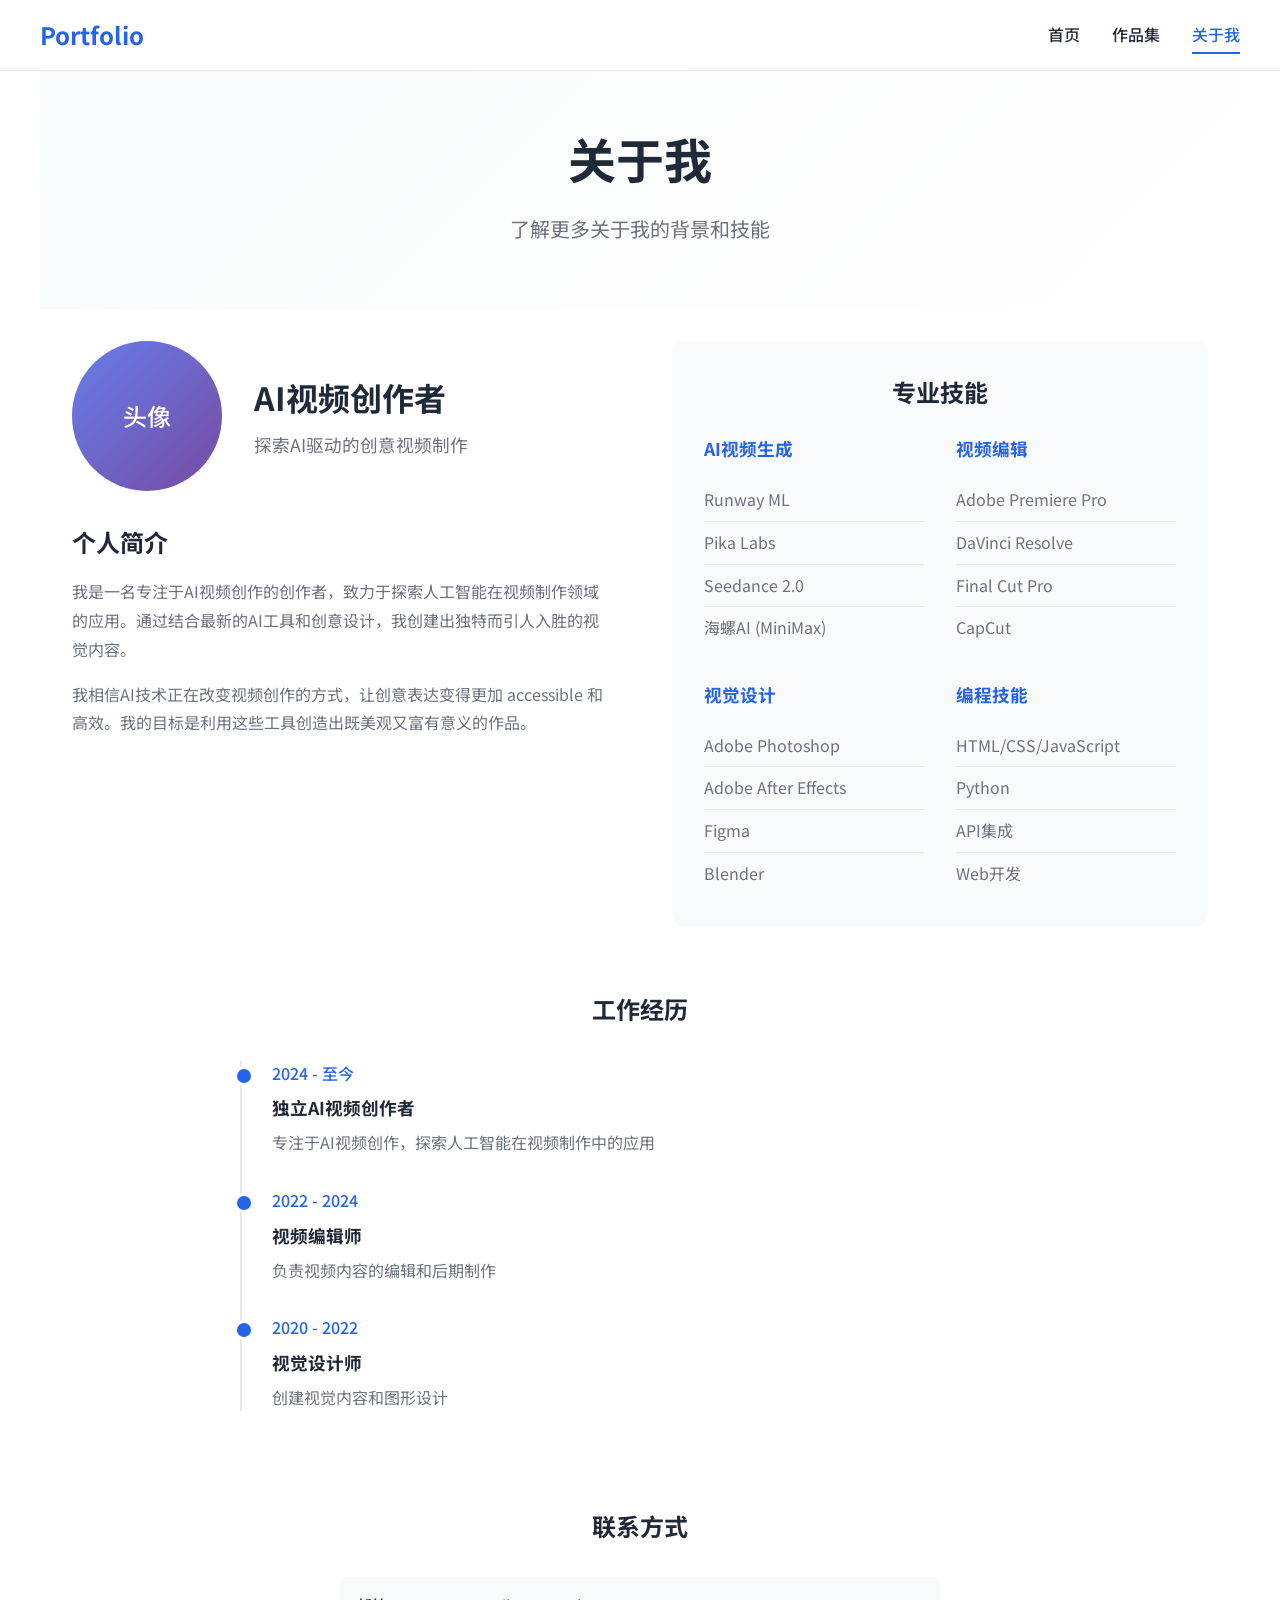
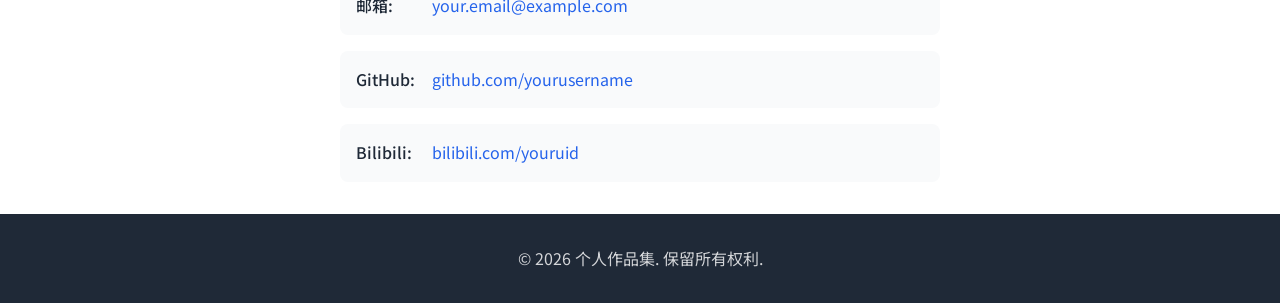
==== about.html @ e7dc5eed "初始化个人作品集网站" ====
<!DOCTYPE html>
<html lang="zh-CN">
<head>
    <meta charset="UTF-8">
    <meta name="viewport" content="width=device-width, initial-scale=1.0">
    <meta name="description" content="了解AI视频创作者的背景、技能和工作经历，探索AI在视频创作领域的应用。">
    <meta name="keywords" content="AI视频创作者, 个人简介, 技能, 视频制作, 创意设计">
    <meta name="author" content="AI视频创作者">
    <meta name="robots" content="index, follow">
    
    <!-- Open Graph / Facebook -->
    <meta property="og:type" content="website">
    <meta property="og:url" content="https://yourusername.github.io/about.html">
    <meta property="og:title" content="关于我 | AI视频创作者">
    <meta property="og:description" content="了解AI视频创作者的背景、技能和工作经历，探索AI在视频创作领域的应用。">
    <meta property="og:image" content="https://yourusername.github.io/images/about-og.jpg">
    
    <!-- Twitter -->
    <meta property="twitter:card" content="summary_large_image">
    <meta property="twitter:url" content="https://yourusername.github.io/about.html">
    <meta property="twitter:title" content="关于我 | AI视频创作者">
    <meta property="twitter:description" content="了解AI视频创作者的背景、技能和工作经历，探索AI在视频创作领域的应用。">
    <meta property="twitter:image" content="https://yourusername.github.io/images/about-og.jpg">
    
    <title>关于我 | 个人网站</title>
    <link rel="stylesheet" href="css/style.css">
    <link href="https://fonts.googleapis.com/css2?family=Noto+Sans+SC:wght@300;400;500;700&display=swap" rel="stylesheet">
</head>
<body>
    <nav class="navbar">
        <div class="nav-container">
            <a href="index.html" class="logo">Portfolio</a>
            <ul class="nav-menu">
                <li><a href="index.html" class="nav-link">首页</a></li>
                <li><a href="portfolio.html" class="nav-link">作品集</a></li>
                <li><a href="about.html" class="nav-link active">关于我</a></li>
            </ul>
            <div class="hamburger">
                <span></span>
                <span></span>
                <span></span>
            </div>
        </div>
    </nav>

    <main>
        <section class="page-header">
            <h1>关于我</h1>
            <p>了解更多关于我的背景和技能</p>
        </section>

        <section class="about-content">
            <div class="about-text">
                <div class="profile-section">
                    <div class="profile-image">
                        <div class="placeholder-avatar">头像</div>
                    </div>
                    <div class="profile-info">
                        <h2>AI视频创作者</h2>
                        <p class="tagline">探索AI驱动的创意视频制作</p>
                    </div>
                </div>
                
                <div class="bio">
                    <h3>个人简介</h3>
                    <p>我是一名专注于AI视频创作的创作者，致力于探索人工智能在视频制作领域的应用。通过结合最新的AI工具和创意设计，我创建出独特而引人入胜的视觉内容。</p>
                    <p>我相信AI技术正在改变视频创作的方式，让创意表达变得更加 accessible 和高效。我的目标是利用这些工具创造出既美观又富有意义的作品。</p>
                </div>
            </div>

            <div class="skills-section">
                <h3>专业技能</h3>
                <div class="skills-container">
                    <div class="skill-category">
                        <h4>AI视频生成</h4>
                        <ul class="skill-list">
                            <li>Runway ML</li>
                            <li>Pika Labs</li>
                            <li>Seedance 2.0</li>
                            <li>海螺AI (MiniMax)</li>
                        </ul>
                    </div>
                    
                    <div class="skill-category">
                        <h4>视频编辑</h4>
                        <ul class="skill-list">
                            <li>Adobe Premiere Pro</li>
                            <li>DaVinci Resolve</li>
                            <li>Final Cut Pro</li>
                            <li>CapCut</li>
                        </ul>
                    </div>
                    
                    <div class="skill-category">
                        <h4>视觉设计</h4>
                        <ul class="skill-list">
                            <li>Adobe Photoshop</li>
                            <li>Adobe After Effects</li>
                            <li>Figma</li>
                            <li>Blender</li>
                        </ul>
                    </div>
                    
                    <div class="skill-category">
                        <h4>编程技能</h4>
                        <ul class="skill-list">
                            <li>HTML/CSS/JavaScript</li>
                            <li>Python</li>
                            <li>API集成</li>
                            <li>Web开发</li>
                        </ul>
                    </div>
                </div>
            </div>
        </section>

        <section class="experience">
            <h3>工作经历</h3>
            <div class="timeline">
                <div class="timeline-item">
                    <div class="timeline-date">2024 - 至今</div>
                    <div class="timeline-content">
                        <h4>独立AI视频创作者</h4>
                        <p>专注于AI视频创作，探索人工智能在视频制作中的应用</p>
                    </div>
                </div>
                
                <div class="timeline-item">
                    <div class="timeline-date">2022 - 2024</div>
                    <div class="timeline-content">
                        <h4>视频编辑师</h4>
                        <p>负责视频内容的编辑和后期制作</p>
                    </div>
                </div>
                
                <div class="timeline-item">
                    <div class="timeline-date">2020 - 2022</div>
                    <div class="timeline-content">
                        <h4>视觉设计师</h4>
                        <p>创建视觉内容和图形设计</p>
                    </div>
                </div>
            </div>
        </section>

        <section class="contact">
            <h3>联系方式</h3>
            <div class="contact-info">
                <div class="contact-item">
                    <span class="contact-label">邮箱:</span>
                    <a href="mailto:your.email@example.com">your.email@example.com</a>
                </div>
                <div class="contact-item">
                    <span class="contact-label">GitHub:</span>
                    <a href="https://github.com/yourusername" target="_blank">github.com/yourusername</a>
                </div>
                <div class="contact-item">
                    <span class="contact-label">Bilibili:</span>
                    <a href="https://space.bilibili.com/youruid" target="_blank">bilibili.com/youruid</a>
                </div>
            </div>
        </section>
    </main>

    <footer>
        <div class="footer-content">
            <p>&copy; 2026 个人作品集. 保留所有权利.</p>
        </div>
    </footer>

    <script src="js/main.js"></script>
</body>
</html>
---- css/style.css ----
* {
    margin: 0;
    padding: 0;
    box-sizing: border-box;
}

:root {
    --primary-color: #2563eb;
    --secondary-color: #1e40af;
    --text-color: #1f2937;
    --text-light: #6b7280;
    --bg-color: #ffffff;
    --bg-light: #f9fafb;
    --border-color: #e5e7eb;
    --shadow: 0 4px 6px -1px rgba(0, 0, 0, 0.1), 0 2px 4px -1px rgba(0, 0, 0, 0.06);
    --shadow-lg: 0 10px 15px -3px rgba(0, 0, 0, 0.1), 0 4px 6px -2px rgba(0, 0, 0, 0.05);
}

body {
    font-family: 'Noto Sans SC', -apple-system, BlinkMacSystemFont, 'Segoe UI', Roboto, sans-serif;
    line-height: 1.6;
    color: var(--text-color);
    background-color: var(--bg-color);
}

/* 导航栏样式 */
.navbar {
    position: fixed;
    top: 0;
    left: 0;
    right: 0;
    background: rgba(255, 255, 255, 0.95);
    backdrop-filter: blur(10px);
    border-bottom: 1px solid var(--border-color);
    z-index: 1000;
    padding: 0 2rem;
}

.nav-container {
    max-width: 1200px;
    margin: 0 auto;
    display: flex;
    justify-content: space-between;
    align-items: center;
    height: 70px;
}

.logo {
    font-size: 1.5rem;
    font-weight: 700;
    color: var(--primary-color);
    text-decoration: none;
}

.nav-menu {
    display: flex;
    list-style: none;
    gap: 2rem;
}

.nav-link {
    text-decoration: none;
    color: var(--text-color);
    font-weight: 500;
    transition: color 0.3s ease;
    padding: 0.5rem 0;
    position: relative;
}

.nav-link:hover,
.nav-link.active {
    color: var(--primary-color);
}

.nav-link.active::after {
    content: '';
    position: absolute;
    bottom: 0;
    left: 0;
    right: 0;
    height: 2px;
    background: var(--primary-color);
}

.hamburger {
    display: none;
    flex-direction: column;
    cursor: pointer;
    gap: 5px;
}

.hamburger span {
    width: 25px;
    height: 3px;
    background: var(--text-color);
    border-radius: 2px;
    transition: all 0.3s ease;
}

/* 英雄区域样式 */
.hero {
    min-height: 100vh;
    display: flex;
    align-items: center;
    padding: 100px 2rem 2rem;
    max-width: 1200px;
    margin: 0 auto;
    gap: 4rem;
}

.hero-content {
    flex: 1;
}

.hero h1 {
    font-size: 3.5rem;
    font-weight: 700;
    margin-bottom: 1rem;
    line-height: 1.2;
}

.hero p {
    font-size: 1.25rem;
    color: var(--text-light);
    margin-bottom: 2rem;
}

.cta-button {
    display: inline-block;
    background: var(--primary-color);
    color: white;
    padding: 1rem 2rem;
    text-decoration: none;
    border-radius: 8px;
    font-weight: 500;
    transition: all 0.3s ease;
}

.cta-button:hover {
    background: var(--secondary-color);
    transform: translateY(-2px);
    box-shadow: var(--shadow-lg);
}

.hero-visual {
    flex: 1;
    display: flex;
    justify-content: center;
    align-items: center;
}

.video-placeholder {
    width: 100%;
    max-width: 500px;
    aspect-ratio: 16/9;
    background: linear-gradient(135deg, var(--bg-light), var(--border-color));
    border-radius: 16px;
    display: flex;
    align-items: center;
    justify-content: center;
    box-shadow: var(--shadow-lg);
}

.play-button {
    width: 80px;
    height: 80px;
    background: var(--primary-color);
    border-radius: 50%;
    display: flex;
    align-items: center;
    justify-content: center;
    color: white;
    font-size: 2rem;
    cursor: pointer;
    transition: all 0.3s ease;
}

.play-button:hover {
    transform: scale(1.1);
    box-shadow: 0 0 0 10px rgba(37, 99, 235, 0.2);
}

/* 通用区块样式 */
section {
    padding: 5rem 2rem;
    max-width: 1200px;
    margin: 0 auto;
}

section h2 {
    font-size: 2.5rem;
    font-weight: 700;
    text-align: center;
    margin-bottom: 3rem;
    color: var(--text-color);
}

/* 精选作品网格 */
.works-grid {
    display: grid;
    grid-template-columns: repeat(auto-fit, minmax(300px, 1fr));
    gap: 2rem;
}

.work-card {
    background: white;
    border-radius: 12px;
    overflow: hidden;
    box-shadow: var(--shadow);
    transition: all 0.3s ease;
}

.work-card:hover {
    transform: translateY(-5px);
    box-shadow: var(--shadow-lg);
}

.work-thumbnail {
    aspect-ratio: 16/9;
    overflow: hidden;
}

.placeholder-image {
    width: 100%;
    height: 100%;
    background: linear-gradient(135deg, #667eea 0%, #764ba2 100%);
    display: flex;
    align-items: center;
    justify-content: center;
    color: white;
    font-weight: 500;
    font-size: 1.25rem;
}

.work-card h3 {
    padding: 1.5rem 1.5rem 0.5rem;
    font-size: 1.25rem;
}

.work-card p {
    padding: 0 1.5rem 1.5rem;
    color: var(--text-light);
}

/* 技能网格 */
.skills-grid {
    display: grid;
    grid-template-columns: repeat(auto-fit, minmax(250px, 1fr));
    gap: 2rem;
}

.skill-item {
    text-align: center;
    padding: 2rem;
    background: var(--bg-light);
    border-radius: 12px;
    transition: all 0.3s ease;
}

.skill-item:hover {
    transform: translateY(-3px);
    box-shadow: var(--shadow);
}

.skill-icon {
    font-size: 3rem;
    margin-bottom: 1rem;
}

.skill-item h3 {
    margin-bottom: 0.5rem;
    font-size: 1.25rem;
}

.skill-item p {
    color: var(--text-light);
}

/* 页面头部 */
.page-header {
    text-align: center;
    padding: 120px 2rem 4rem;
    background: linear-gradient(135deg, var(--bg-light), white);
}

.page-header h1 {
    font-size: 3rem;
    margin-bottom: 1rem;
}

.page-header p {
    font-size: 1.25rem;
    color: var(--text-light);
}

/* 作品集筛选 */
.portfolio-filters {
    display: flex;
    justify-content: center;
    gap: 1rem;
    padding: 2rem;
    flex-wrap: wrap;
}

.filter-btn {
    padding: 0.75rem 1.5rem;
    border: 2px solid var(--border-color);
    background: white;
    border-radius: 8px;
    cursor: pointer;
    font-weight: 500;
    transition: all 0.3s ease;
}

.filter-btn:hover,
.filter-btn.active {
    border-color: var(--primary-color);
    color: var(--primary-color);
    background: rgba(37, 99, 235, 0.05);
}

/* 作品集网格 */
.portfolio-grid {
    display: grid;
    grid-template-columns: repeat(auto-fit, minmax(350px, 1fr));
    gap: 2rem;
    padding: 2rem;
}

.portfolio-item {
    background: white;
    border-radius: 12px;
    overflow: hidden;
    box-shadow: var(--shadow);
    transition: all 0.3s ease;
}

.portfolio-item:hover {
    transform: translateY(-5px);
    box-shadow: var(--shadow-lg);
}

.portfolio-thumbnail {
    position: relative;
    aspect-ratio: 16/9;
    overflow: hidden;
}

.overlay {
    position: absolute;
    top: 0;
    left: 0;
    right: 0;
    bottom: 0;
    background: rgba(0, 0, 0, 0.7);
    display: flex;
    align-items: center;
    justify-content: center;
    opacity: 0;
    transition: opacity 0.3s ease;
}

.portfolio-item:hover .overlay {
    opacity: 1;
}

.view-btn {
    padding: 0.75rem 1.5rem;
    background: white;
    border: none;
    border-radius: 8px;
    cursor: pointer;
    font-weight: 500;
    transition: all 0.3s ease;
}

.view-btn:hover {
    background: var(--primary-color);
    color: white;
}

.portfolio-info {
    padding: 1.5rem;
}

.portfolio-info h3 {
    margin-bottom: 0.5rem;
    font-size: 1.25rem;
}

.portfolio-info p {
    color: var(--text-light);
}

/* AI视频生成器样式 */
.ai-video-generator {
    background: var(--bg-light);
    border-radius: 16px;
    padding: 3rem;
    margin: 2rem;
}

.generator-container {
    display: grid;
    grid-template-columns: 1fr 1fr;
    gap: 2rem;
    margin-top: 2rem;
}

.generator-input {
    display: flex;
    flex-direction: column;
    gap: 1rem;
}

#video-prompt {
    width: 100%;
    height: 150px;
    padding: 1rem;
    border: 2px solid var(--border-color);
    border-radius: 8px;
    font-family: inherit;
    font-size: 1rem;
    resize: vertical;
}

#video-prompt:focus {
    outline: none;
    border-color: var(--primary-color);
}

.generator-options {
    display: flex;
    gap: 1rem;
    flex-wrap: wrap;
}

.generator-options select {
    flex: 1;
    min-width: 120px;
    padding: 0.75rem;
    border: 2px solid var(--border-color);
    border-radius: 8px;
    font-family: inherit;
    font-size: 1rem;
    background: white;
    cursor: pointer;
}

.generate-button {
    flex: 1;
    min-width: 150px;
    padding: 0.75rem 1.5rem;
    background: var(--primary-color);
    color: white;
    border: none;
    border-radius: 8px;
    font-weight: 500;
    cursor: pointer;
    transition: all 0.3s ease;
}

.generate-button:hover {
    background: var(--secondary-color);
}

.generate-button:disabled {
    background: var(--text-light);
    cursor: not-allowed;
}

.generator-output {
    display: flex;
    flex-direction: column;
    gap: 1rem;
}

.video-preview {
    aspect-ratio: 16/9;
    background: white;
    border-radius: 8px;
    display: flex;
    align-items: center;
    justify-content: center;
    border: 2px dashed var(--border-color);
    color: var(--text-light);
}

.generation-status {
    display: none;
}

.progress-bar {
    height: 8px;
    background: var(--border-color);
    border-radius: 4px;
    overflow: hidden;
    margin-bottom: 0.5rem;
}

.progress-fill {
    height: 100%;
    background: var(--primary-color);
    width: 0%;
    transition: width 0.3s ease;
}

.status-text {
    text-align: center;
    color: var(--text-light);
    font-size: 0.875rem;
}

/* 关于页面样式 */
.about-content {
    display: grid;
    grid-template-columns: 1fr 1fr;
    gap: 4rem;
    padding: 2rem;
}

.profile-section {
    display: flex;
    align-items: center;
    gap: 2rem;
    margin-bottom: 2rem;
}

.placeholder-avatar {
    width: 150px;
    height: 150px;
    background: linear-gradient(135deg, #667eea 0%, #764ba2 100%);
    border-radius: 50%;
    display: flex;
    align-items: center;
    justify-content: center;
    color: white;
    font-weight: 500;
    font-size: 1.5rem;
}

.profile-info h2 {
    font-size: 2rem;
    margin-bottom: 0.5rem;
    text-align: left;
}

.tagline {
    color: var(--text-light);
    font-size: 1.1rem;
}

.bio h3 {
    font-size: 1.5rem;
    margin-bottom: 1rem;
    color: var(--text-color);
}

.bio p {
    margin-bottom: 1rem;
    color: var(--text-light);
    line-height: 1.8;
}

/* 技能部分样式 */
.skills-section {
    background: var(--bg-light);
    padding: 2rem;
    border-radius: 12px;
}

.skills-section h3 {
    font-size: 1.5rem;
    margin-bottom: 1.5rem;
    text-align: center;
}

.skills-container {
    display: grid;
    grid-template-columns: repeat(2, 1fr);
    gap: 2rem;
}

.skill-category h4 {
    font-size: 1.1rem;
    margin-bottom: 1rem;
    color: var(--primary-color);
}

.skill-list {
    list-style: none;
}

.skill-list li {
    padding: 0.5rem 0;
    border-bottom: 1px solid var(--border-color);
    color: var(--text-light);
}

.skill-list li:last-child {
    border-bottom: none;
}

/* 时间线样式 */
.experience {
    padding: 2rem;
}

.experience h3 {
    font-size: 1.5rem;
    margin-bottom: 2rem;
    text-align: center;
}

.timeline {
    position: relative;
    max-width: 800px;
    margin: 0 auto;
}

.timeline::before {
    content: '';
    position: absolute;
    left: 0;
    top: 0;
    bottom: 0;
    width: 2px;
    background: var(--border-color);
}

.timeline-item {
    position: relative;
    padding-left: 2rem;
    margin-bottom: 2rem;
}

.timeline-item::before {
    content: '';
    position: absolute;
    left: -6px;
    top: 5px;
    width: 14px;
    height: 14px;
    background: var(--primary-color);
    border-radius: 50%;
    border: 3px solid white;
}

.timeline-date {
    font-weight: 500;
    color: var(--primary-color);
    margin-bottom: 0.5rem;
}

.timeline-content h4 {
    font-size: 1.1rem;
    margin-bottom: 0.5rem;
}

.timeline-content p {
    color: var(--text-light);
}

/* 联系方式样式 */
.contact {
    padding: 2rem;
}

.contact h3 {
    font-size: 1.5rem;
    margin-bottom: 2rem;
    text-align: center;
}

.contact-info {
    max-width: 600px;
    margin: 0 auto;
    display: flex;
    flex-direction: column;
    gap: 1rem;
}

.contact-item {
    display: flex;
    align-items: center;
    gap: 1rem;
    padding: 1rem;
    background: var(--bg-light);
    border-radius: 8px;
}

.contact-label {
    font-weight: 500;
    min-width: 60px;
}

.contact-item a {
    color: var(--primary-color);
    text-decoration: none;
}

.contact-item a:hover {
    text-decoration: underline;
}

/* 页脚样式 */
footer {
    background: var(--text-color);
    color: white;
    padding: 2rem;
    text-align: center;
    margin-top: auto;
}

.footer-content p {
    opacity: 0.8;
}

/* 响应式设计 */
@media (max-width: 768px) {
    .nav-menu {
        position: fixed;
        top: 70px;
        left: 0;
        right: 0;
        background: white;
        flex-direction: column;
        padding: 2rem;
        gap: 1rem;
        border-bottom: 1px solid var(--border-color);
        transform: translateY(-100%);
        opacity: 0;
        visibility: hidden;
        transition: all 0.3s ease;
    }

    .nav-menu.active {
        transform: translateY(0);
        opacity: 1;
        visibility: visible;
    }

    .hamburger {
        display: flex;
    }

    .hero {
        flex-direction: column;
        text-align: center;
        padding-top: 120px;
    }

    .hero h1 {
        font-size: 2.5rem;
    }

    .generator-container {
        grid-template-columns: 1fr;
    }

    .about-content {
        grid-template-columns: 1fr;
        gap: 2rem;
    }

    .skills-container {
        grid-template-columns: 1fr;
    }

    .portfolio-grid {
        grid-template-columns: 1fr;
    }
}

@media (max-width: 480px) {
    .hero h1 {
        font-size: 2rem;
    }

    section h2 {
        font-size: 2rem;
    }

    .page-header h1 {
        font-size: 2.5rem;
    }
}
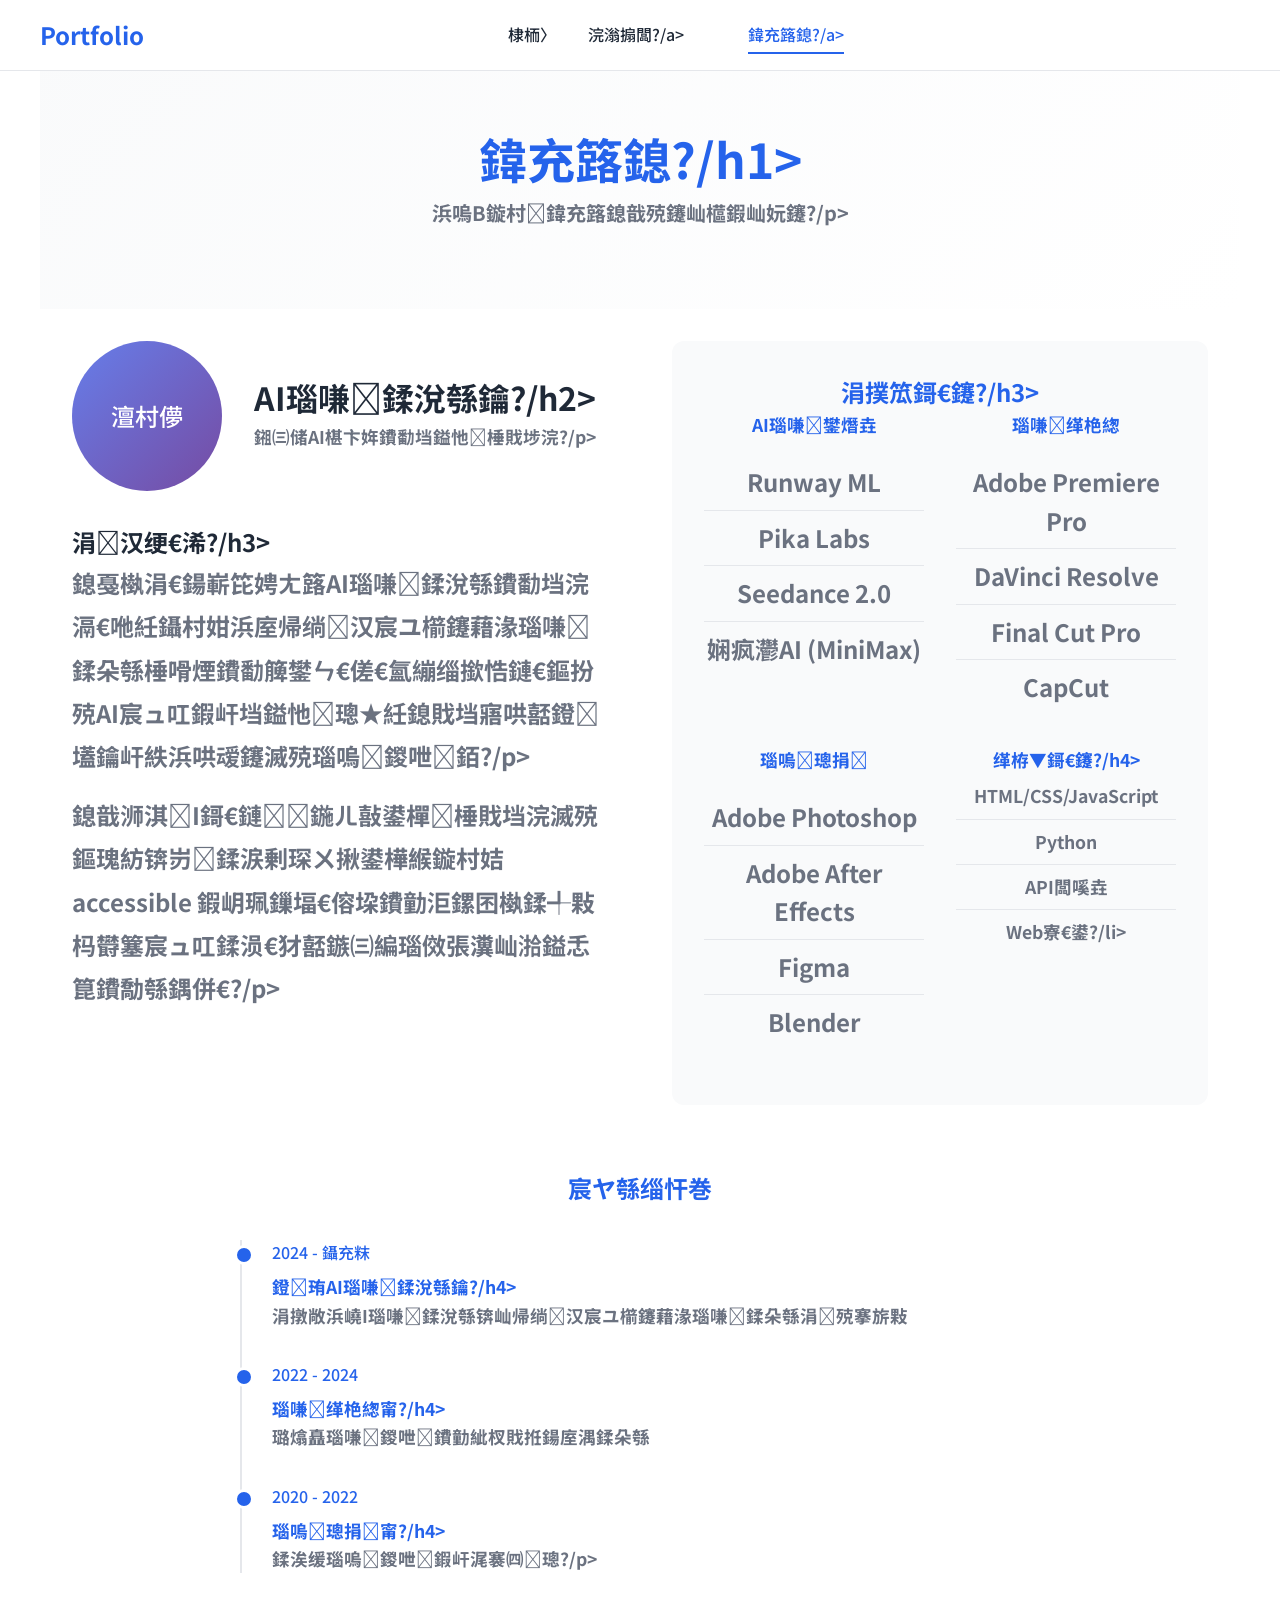
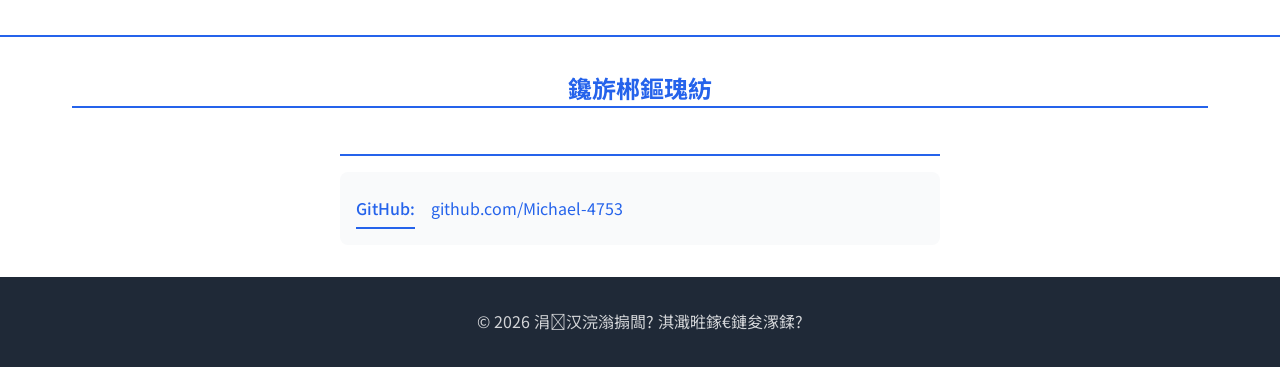
==== commit 3e38ba81: "Upload portfolio website files" ====
--- a/about.html
+++ b/about.html
@@ -3,26 +3,26 @@
 <head>
     <meta charset="UTF-8">
     <meta name="viewport" content="width=device-width, initial-scale=1.0">
-    <meta name="description" content="了解AI视频创作者的背景、技能和工作经历，探索AI在视频创作领域的应用。">
-    <meta name="keywords" content="AI视频创作者, 个人简介, 技能, 视频制作, 创意设计">
-    <meta name="author" content="AI视频创作者">
+    <meta name="description" content="浜嗚ВAI瑙嗛鍒涗綔鑰呯殑鑳屾櫙銆佹妧鑳藉拰宸ヤ綔缁忓巻锛屾帰绱I鍦ㄨ棰戝垱浣滈鍩熺殑搴旂敤銆?>
+    <meta name="keywords" content="AI瑙嗛鍒涗綔鑰? 涓汉绠€浠? 鎶€鑳? 瑙嗛鍒朵綔, 鍒涙剰璁捐">
+    <meta name="author" content="AI瑙嗛鍒涗綔鑰?>
     <meta name="robots" content="index, follow">
     
     <!-- Open Graph / Facebook -->
     <meta property="og:type" content="website">
-    <meta property="og:url" content="https://yourusername.github.io/about.html">
-    <meta property="og:title" content="关于我 | AI视频创作者">
-    <meta property="og:description" content="了解AI视频创作者的背景、技能和工作经历，探索AI在视频创作领域的应用。">
-    <meta property="og:image" content="https://yourusername.github.io/images/about-og.jpg">
+    <meta property="og:url" content="https://michael-4753.github.io/portfolio/about.html">
+    <meta property="og:title" content="鍏充簬鎴?| AI瑙嗛鍒涗綔鑰?>
+    <meta property="og:description" content="浜嗚ВAI瑙嗛鍒涗綔鑰呯殑鑳屾櫙銆佹妧鑳藉拰宸ヤ綔缁忓巻锛屾帰绱I鍦ㄨ棰戝垱浣滈鍩熺殑搴旂敤銆?>
+    <meta property="og:image" content="https://michael-4753.github.io/portfolio/images/about-og.jpg">
     
     <!-- Twitter -->
     <meta property="twitter:card" content="summary_large_image">
-    <meta property="twitter:url" content="https://yourusername.github.io/about.html">
-    <meta property="twitter:title" content="关于我 | AI视频创作者">
-    <meta property="twitter:description" content="了解AI视频创作者的背景、技能和工作经历，探索AI在视频创作领域的应用。">
-    <meta property="twitter:image" content="https://yourusername.github.io/images/about-og.jpg">
+    <meta property="twitter:url" content="https://michael-4753.github.io/portfolio/about.html">
+    <meta property="twitter:title" content="鍏充簬鎴?| AI瑙嗛鍒涗綔鑰?>
+    <meta property="twitter:description" content="浜嗚ВAI瑙嗛鍒涗綔鑰呯殑鑳屾櫙銆佹妧鑳藉拰宸ヤ綔缁忓巻锛屾帰绱I鍦ㄨ棰戝垱浣滈鍩熺殑搴旂敤銆?>
+    <meta property="twitter:image" content="https://michael-4753.github.io/portfolio/images/about-og.jpg">
     
-    <title>关于我 | 个人网站</title>
+    <title>鍏充簬鎴?| 涓汉缃戠珯</title>
     <link rel="stylesheet" href="css/style.css">
     <link href="https://fonts.googleapis.com/css2?family=Noto+Sans+SC:wght@300;400;500;700&display=swap" rel="stylesheet">
 </head>
@@ -31,9 +31,9 @@
         <div class="nav-container">
             <a href="index.html" class="logo">Portfolio</a>
             <ul class="nav-menu">
-                <li><a href="index.html" class="nav-link">首页</a></li>
-                <li><a href="portfolio.html" class="nav-link">作品集</a></li>
-                <li><a href="about.html" class="nav-link active">关于我</a></li>
+                <li><a href="index.html" class="nav-link">棣栭〉</a></li>
+                <li><a href="portfolio.html" class="nav-link">浣滃搧闆?/a></li>
+                <li><a href="about.html" class="nav-link active">鍏充簬鎴?/a></li>
             </ul>
             <div class="hamburger">
                 <span></span>
@@ -45,44 +45,44 @@
 
     <main>
         <section class="page-header">
-            <h1>关于我</h1>
-            <p>了解更多关于我的背景和技能</p>
+            <h1>鍏充簬鎴?/h1>
+            <p>浜嗚В鏇村鍏充簬鎴戠殑鑳屾櫙鍜屾妧鑳?/p>
         </section>
 
         <section class="about-content">
             <div class="about-text">
                 <div class="profile-section">
                     <div class="profile-image">
-                        <div class="placeholder-avatar">头像</div>
+                        <div class="placeholder-avatar">澶村儚</div>
                     </div>
                     <div class="profile-info">
-                        <h2>AI视频创作者</h2>
-                        <p class="tagline">探索AI驱动的创意视频制作</p>
+                        <h2>AI瑙嗛鍒涗綔鑰?/h2>
+                        <p class="tagline">鎺㈢储AI椹卞姩鐨勫垱鎰忚棰戝埗浣?/p>
                     </div>
                 </div>
                 
                 <div class="bio">
-                    <h3>个人简介</h3>
-                    <p>我是一名专注于AI视频创作的创作者，致力于探索人工智能在视频制作领域的应用。通过结合最新的AI工具和创意设计，我创建出独特而引人入胜的视觉内容。</p>
-                    <p>我相信AI技术正在改变视频创作的方式，让创意表达变得更加 accessible 和高效。我的目标是利用这些工具创造出既美观又富有意义的作品。</p>
+                    <h3>涓汉绠€浠?/h3>
+                    <p>鎴戞槸涓€鍚嶄笓娉ㄤ簬AI瑙嗛鍒涗綔鐨勫垱浣滆€咃紝鑷村姏浜庢帰绱汉宸ユ櫤鑳藉湪瑙嗛鍒朵綔棰嗗煙鐨勫簲鐢ㄣ€傞€氳繃缁撳悎鏈€鏂扮殑AI宸ュ叿鍜屽垱鎰忚璁★紝鎴戝垱寤哄嚭鐙壒鑰屽紩浜哄叆鑳滅殑瑙嗚鍐呭銆?/p>
+                    <p>鎴戠浉淇I鎶€鏈鍦ㄦ敼鍙樿棰戝垱浣滅殑鏂瑰紡锛岃鍒涙剰琛ㄨ揪鍙樺緱鏇村姞 accessible 鍜岄珮鏁堛€傛垜鐨勭洰鏍囨槸鍒╃敤杩欎簺宸ュ叿鍒涢€犲嚭鏃㈢編瑙傚張瀵屾湁鎰忎箟鐨勪綔鍝併€?/p>
                 </div>
             </div>
 
             <div class="skills-section">
-                <h3>专业技能</h3>
+                <h3>涓撲笟鎶€鑳?/h3>
                 <div class="skills-container">
                     <div class="skill-category">
-                        <h4>AI视频生成</h4>
+                        <h4>AI瑙嗛鐢熸垚</h4>
                         <ul class="skill-list">
                             <li>Runway ML</li>
                             <li>Pika Labs</li>
                             <li>Seedance 2.0</li>
-                            <li>海螺AI (MiniMax)</li>
+                            <li>娴疯灪AI (MiniMax)</li>
                         </ul>
                     </div>
                     
                     <div class="skill-category">
-                        <h4>视频编辑</h4>
+                        <h4>瑙嗛缂栬緫</h4>
                         <ul class="skill-list">
                             <li>Adobe Premiere Pro</li>
                             <li>DaVinci Resolve</li>
@@ -92,7 +92,7 @@
                     </div>
                     
                     <div class="skill-category">
-                        <h4>视觉设计</h4>
+                        <h4>瑙嗚璁捐</h4>
                         <ul class="skill-list">
                             <li>Adobe Photoshop</li>
                             <li>Adobe After Effects</li>
@@ -102,12 +102,12 @@
                     </div>
                     
                     <div class="skill-category">
-                        <h4>编程技能</h4>
+                        <h4>缂栫▼鎶€鑳?/h4>
                         <ul class="skill-list">
                             <li>HTML/CSS/JavaScript</li>
                             <li>Python</li>
-                            <li>API集成</li>
-                            <li>Web开发</li>
+                            <li>API闆嗘垚</li>
+                            <li>Web寮€鍙?/li>
                         </ul>
                     </div>
                 </div>
@@ -115,48 +115,40 @@
         </section>
 
         <section class="experience">
-            <h3>工作经历</h3>
+            <h3>宸ヤ綔缁忓巻</h3>
             <div class="timeline">
                 <div class="timeline-item">
-                    <div class="timeline-date">2024 - 至今</div>
+                    <div class="timeline-date">2024 - 鑷充粖</div>
                     <div class="timeline-content">
-                        <h4>独立AI视频创作者</h4>
-                        <p>专注于AI视频创作，探索人工智能在视频制作中的应用</p>
+                        <h4>鐙珛AI瑙嗛鍒涗綔鑰?/h4>
+                        <p>涓撴敞浜嶢I瑙嗛鍒涗綔锛屾帰绱汉宸ユ櫤鑳藉湪瑙嗛鍒朵綔涓殑搴旂敤</p>
                     </div>
                 </div>
                 
                 <div class="timeline-item">
                     <div class="timeline-date">2022 - 2024</div>
                     <div class="timeline-content">
-                        <h4>视频编辑师</h4>
-                        <p>负责视频内容的编辑和后期制作</p>
+                        <h4>瑙嗛缂栬緫甯?/h4>
+                        <p>璐熻矗瑙嗛鍐呭鐨勭紪杈戝拰鍚庢湡鍒朵綔</p>
                     </div>
                 </div>
                 
                 <div class="timeline-item">
                     <div class="timeline-date">2020 - 2022</div>
                     <div class="timeline-content">
-                        <h4>视觉设计师</h4>
-                        <p>创建视觉内容和图形设计</p>
+                        <h4>瑙嗚璁捐甯?/h4>
+                        <p>鍒涘缓瑙嗚鍐呭鍜屽浘褰㈣璁?/p>
                     </div>
                 </div>
             </div>
         </section>
 
         <section class="contact">
-            <h3>联系方式</h3>
+            <h3>鑱旂郴鏂瑰紡</h3>
             <div class="contact-info">
                 <div class="contact-item">
-                    <span class="contact-label">邮箱:</span>
-                    <a href="mailto:your.email@example.com">your.email@example.com</a>
-                </div>
-                <div class="contact-item">
                     <span class="contact-label">GitHub:</span>
-                    <a href="https://github.com/yourusername" target="_blank">github.com/yourusername</a>
-                </div>
-                <div class="contact-item">
-                    <span class="contact-label">Bilibili:</span>
-                    <a href="https://space.bilibili.com/youruid" target="_blank">bilibili.com/youruid</a>
+                    <a href="https://github.com/Michael-4753" target="_blank">github.com/Michael-4753</a>
                 </div>
             </div>
         </section>
@@ -164,7 +156,7 @@
 
     <footer>
         <div class="footer-content">
-            <p>&copy; 2026 个人作品集. 保留所有权利.</p>
+            <p>&copy; 2026 涓汉浣滃搧闆? 淇濈暀鎵€鏈夋潈鍒?</p>
         </div>
     </footer>
 
--- a/css/style.css
+++ b/css/style.css
@@ -23,7 +23,7 @@
     background-color: var(--bg-color);
 }
 
-/* 导航栏样式 */
+/* 瀵艰埅鏍忔牱寮?*/
 .navbar {
     position: fixed;
     top: 0;
@@ -97,7 +97,7 @@
     transition: all 0.3s ease;
 }
 
-/* 英雄区域样式 */
+/* 鑻遍泟鍖哄煙鏍峰紡 */
 .hero {
     min-height: 100vh;
     display: flex;
@@ -180,7 +180,7 @@
     box-shadow: 0 0 0 10px rgba(37, 99, 235, 0.2);
 }
 
-/* 通用区块样式 */
+/* 閫氱敤鍖哄潡鏍峰紡 */
 section {
     padding: 5rem 2rem;
     max-width: 1200px;
@@ -195,7 +195,7 @@
     color: var(--text-color);
 }
 
-/* 精选作品网格 */
+/* 绮鹃€変綔鍝佺綉鏍?*/
 .works-grid {
     display: grid;
     grid-template-columns: repeat(auto-fit, minmax(300px, 1fr));
@@ -242,7 +242,7 @@
     color: var(--text-light);
 }
 
-/* 技能网格 */
+/* 鎶€鑳界綉鏍?*/
 .skills-grid {
     display: grid;
     grid-template-columns: repeat(auto-fit, minmax(250px, 1fr));
@@ -276,7 +276,7 @@
     color: var(--text-light);
 }
 
-/* 页面头部 */
+/* 椤甸潰澶撮儴 */
 .page-header {
     text-align: center;
     padding: 120px 2rem 4rem;
@@ -293,7 +293,7 @@
     color: var(--text-light);
 }
 
-/* 作品集筛选 */
+/* 浣滃搧闆嗙瓫閫?*/
 .portfolio-filters {
     display: flex;
     justify-content: center;
@@ -319,7 +319,7 @@
     background: rgba(37, 99, 235, 0.05);
 }
 
-/* 作品集网格 */
+/* 浣滃搧闆嗙綉鏍?*/
 .portfolio-grid {
     display: grid;
     grid-template-columns: repeat(auto-fit, minmax(350px, 1fr));
@@ -392,7 +392,7 @@
     color: var(--text-light);
 }
 
-/* AI视频生成器样式 */
+/* AI瑙嗛鐢熸垚鍣ㄦ牱寮?*/
 .ai-video-generator {
     background: var(--bg-light);
     border-radius: 16px;
@@ -511,7 +511,7 @@
     font-size: 0.875rem;
 }
 
-/* 关于页面样式 */
+/* 鍏充簬椤甸潰鏍峰紡 */
 .about-content {
     display: grid;
     grid-template-columns: 1fr 1fr;
@@ -562,7 +562,7 @@
     line-height: 1.8;
 }
 
-/* 技能部分样式 */
+/* 鎶€鑳介儴鍒嗘牱寮?*/
 .skills-section {
     background: var(--bg-light);
     padding: 2rem;
@@ -601,7 +601,7 @@
     border-bottom: none;
 }
 
-/* 时间线样式 */
+/* 鏃堕棿绾挎牱寮?*/
 .experience {
     padding: 2rem;
 }
@@ -661,7 +661,7 @@
     color: var(--text-light);
 }
 
-/* 联系方式样式 */
+/* 鑱旂郴鏂瑰紡鏍峰紡 */
 .contact {
     padding: 2rem;
 }
@@ -703,7 +703,7 @@
     text-decoration: underline;
 }
 
-/* 页脚样式 */
+/* 椤佃剼鏍峰紡 */
 footer {
     background: var(--text-color);
     color: white;
@@ -716,7 +716,7 @@
     opacity: 0.8;
 }
 
-/* 响应式设计 */
+/* 鍝嶅簲寮忚璁?*/
 @media (max-width: 768px) {
     .nav-menu {
         position: fixed;
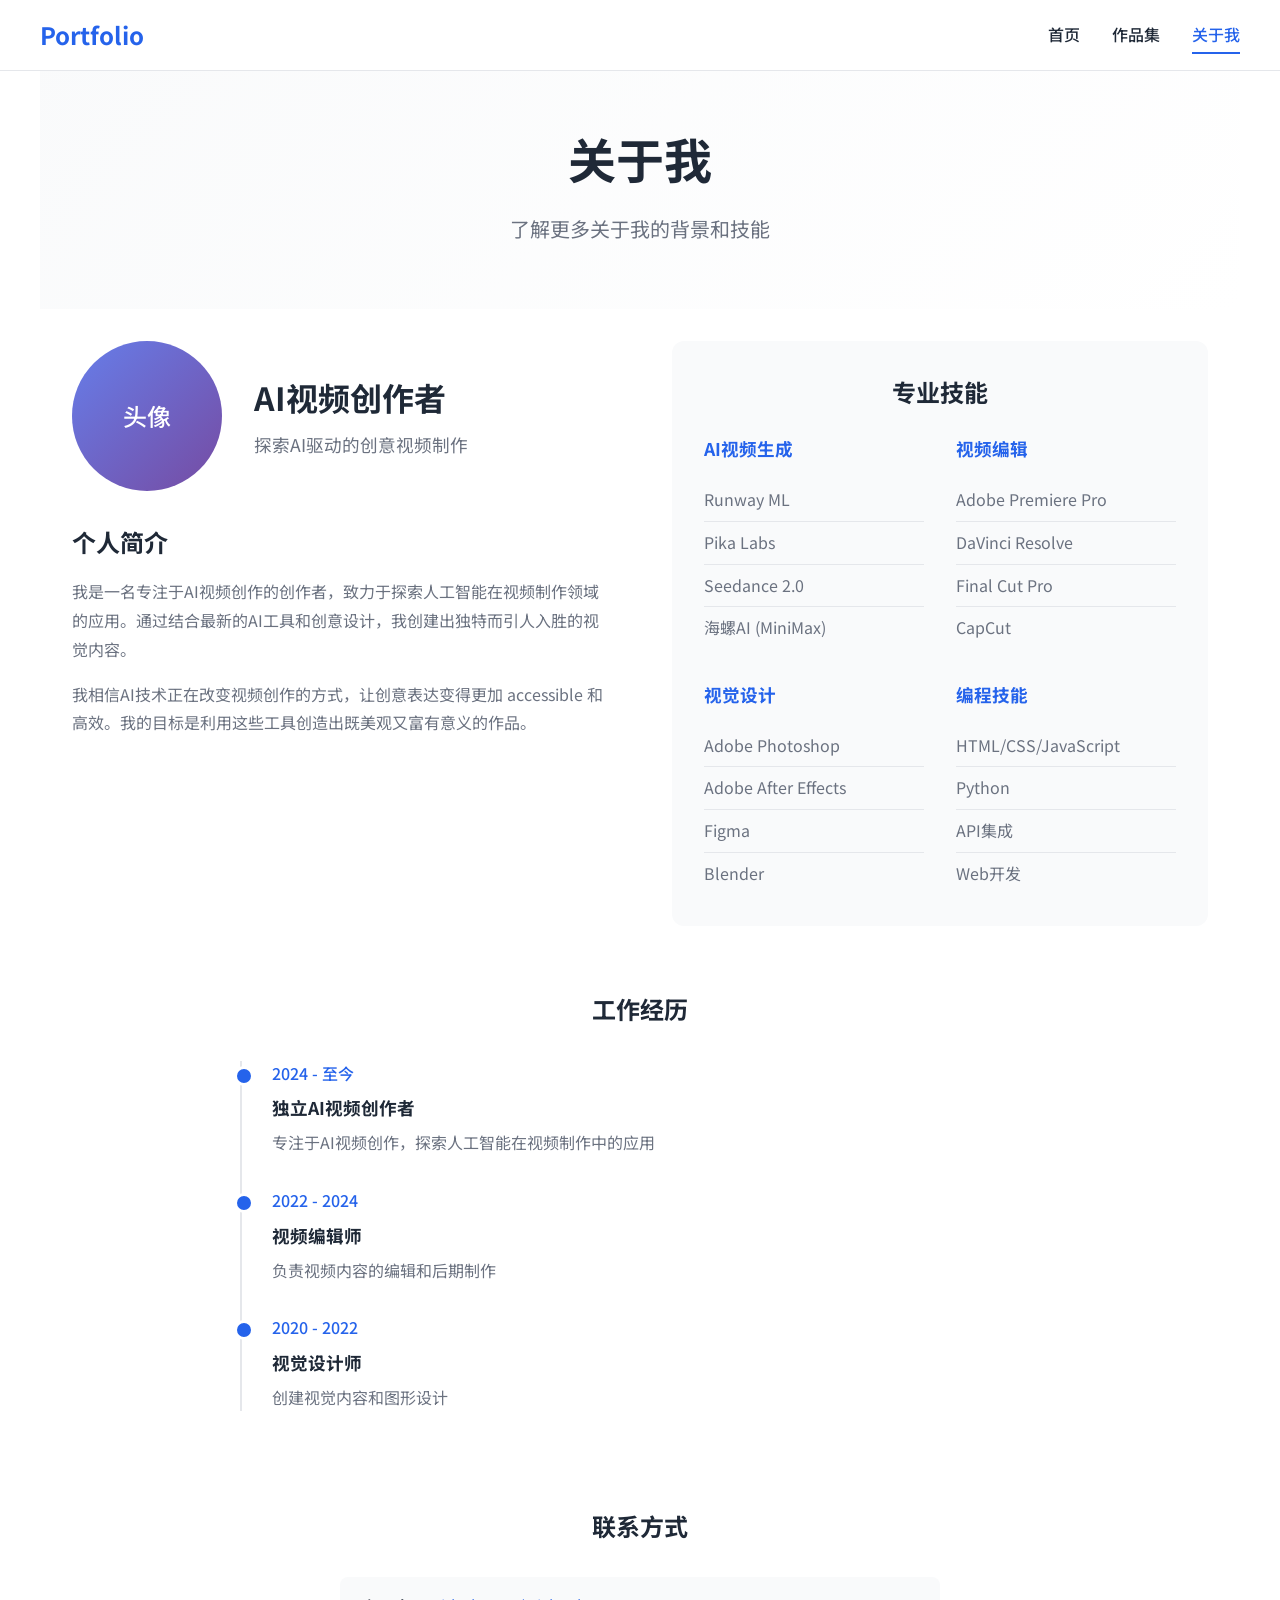
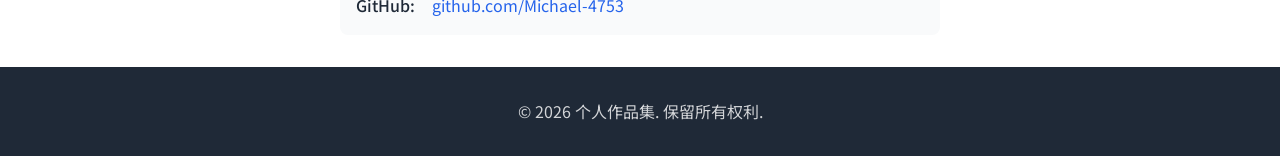
==== commit 31cf75a7: "修复所有文件的UTF-8编码" ====
--- a/about.html
+++ b/about.html
@@ -3,26 +3,26 @@
 <head>
     <meta charset="UTF-8">
     <meta name="viewport" content="width=device-width, initial-scale=1.0">
-    <meta name="description" content="浜嗚ВAI瑙嗛鍒涗綔鑰呯殑鑳屾櫙銆佹妧鑳藉拰宸ヤ綔缁忓巻锛屾帰绱I鍦ㄨ棰戝垱浣滈鍩熺殑搴旂敤銆?>
-    <meta name="keywords" content="AI瑙嗛鍒涗綔鑰? 涓汉绠€浠? 鎶€鑳? 瑙嗛鍒朵綔, 鍒涙剰璁捐">
-    <meta name="author" content="AI瑙嗛鍒涗綔鑰?>
+    <meta name="description" content="了解AI视频创作者的背景、技能和工作经历，探索AI在视频创作领域的应用。">
+    <meta name="keywords" content="AI视频创作者, 个人简介, 技能, 视频制作, 创意设计">
+    <meta name="author" content="AI视频创作者">
     <meta name="robots" content="index, follow">
     
     <!-- Open Graph / Facebook -->
     <meta property="og:type" content="website">
     <meta property="og:url" content="https://michael-4753.github.io/portfolio/about.html">
-    <meta property="og:title" content="鍏充簬鎴?| AI瑙嗛鍒涗綔鑰?>
-    <meta property="og:description" content="浜嗚ВAI瑙嗛鍒涗綔鑰呯殑鑳屾櫙銆佹妧鑳藉拰宸ヤ綔缁忓巻锛屾帰绱I鍦ㄨ棰戝垱浣滈鍩熺殑搴旂敤銆?>
+    <meta property="og:title" content="关于我 | AI视频创作者">
+    <meta property="og:description" content="了解AI视频创作者的背景、技能和工作经历，探索AI在视频创作领域的应用。">
     <meta property="og:image" content="https://michael-4753.github.io/portfolio/images/about-og.jpg">
     
     <!-- Twitter -->
     <meta property="twitter:card" content="summary_large_image">
     <meta property="twitter:url" content="https://michael-4753.github.io/portfolio/about.html">
-    <meta property="twitter:title" content="鍏充簬鎴?| AI瑙嗛鍒涗綔鑰?>
-    <meta property="twitter:description" content="浜嗚ВAI瑙嗛鍒涗綔鑰呯殑鑳屾櫙銆佹妧鑳藉拰宸ヤ綔缁忓巻锛屾帰绱I鍦ㄨ棰戝垱浣滈鍩熺殑搴旂敤銆?>
+    <meta property="twitter:title" content="关于我 | AI视频创作者">
+    <meta property="twitter:description" content="了解AI视频创作者的背景、技能和工作经历，探索AI在视频创作领域的应用。">
     <meta property="twitter:image" content="https://michael-4753.github.io/portfolio/images/about-og.jpg">
     
-    <title>鍏充簬鎴?| 涓汉缃戠珯</title>
+    <title>关于我 | 个人网站</title>
     <link rel="stylesheet" href="css/style.css">
     <link href="https://fonts.googleapis.com/css2?family=Noto+Sans+SC:wght@300;400;500;700&display=swap" rel="stylesheet">
 </head>
@@ -31,9 +31,9 @@
         <div class="nav-container">
             <a href="index.html" class="logo">Portfolio</a>
             <ul class="nav-menu">
-                <li><a href="index.html" class="nav-link">棣栭〉</a></li>
-                <li><a href="portfolio.html" class="nav-link">浣滃搧闆?/a></li>
-                <li><a href="about.html" class="nav-link active">鍏充簬鎴?/a></li>
+                <li><a href="index.html" class="nav-link">首页</a></li>
+                <li><a href="portfolio.html" class="nav-link">作品集</a></li>
+                <li><a href="about.html" class="nav-link active">关于我</a></li>
             </ul>
             <div class="hamburger">
                 <span></span>
@@ -45,44 +45,44 @@
 
     <main>
         <section class="page-header">
-            <h1>鍏充簬鎴?/h1>
-            <p>浜嗚В鏇村鍏充簬鎴戠殑鑳屾櫙鍜屾妧鑳?/p>
+            <h1>关于我</h1>
+            <p>了解更多关于我的背景和技能</p>
         </section>
 
         <section class="about-content">
             <div class="about-text">
                 <div class="profile-section">
                     <div class="profile-image">
-                        <div class="placeholder-avatar">澶村儚</div>
+                        <div class="placeholder-avatar">头像</div>
                     </div>
                     <div class="profile-info">
-                        <h2>AI瑙嗛鍒涗綔鑰?/h2>
-                        <p class="tagline">鎺㈢储AI椹卞姩鐨勫垱鎰忚棰戝埗浣?/p>
+                        <h2>AI视频创作者</h2>
+                        <p class="tagline">探索AI驱动的创意视频制作</p>
                     </div>
                 </div>
                 
                 <div class="bio">
-                    <h3>涓汉绠€浠?/h3>
-                    <p>鎴戞槸涓€鍚嶄笓娉ㄤ簬AI瑙嗛鍒涗綔鐨勫垱浣滆€咃紝鑷村姏浜庢帰绱汉宸ユ櫤鑳藉湪瑙嗛鍒朵綔棰嗗煙鐨勫簲鐢ㄣ€傞€氳繃缁撳悎鏈€鏂扮殑AI宸ュ叿鍜屽垱鎰忚璁★紝鎴戝垱寤哄嚭鐙壒鑰屽紩浜哄叆鑳滅殑瑙嗚鍐呭銆?/p>
-                    <p>鎴戠浉淇I鎶€鏈鍦ㄦ敼鍙樿棰戝垱浣滅殑鏂瑰紡锛岃鍒涙剰琛ㄨ揪鍙樺緱鏇村姞 accessible 鍜岄珮鏁堛€傛垜鐨勭洰鏍囨槸鍒╃敤杩欎簺宸ュ叿鍒涢€犲嚭鏃㈢編瑙傚張瀵屾湁鎰忎箟鐨勪綔鍝併€?/p>
+                    <h3>个人简介</h3>
+                    <p>我是一名专注于AI视频创作的创作者，致力于探索人工智能在视频制作领域的应用。通过结合最新的AI工具和创意设计，我创建出独特而引人入胜的视觉内容。</p>
+                    <p>我相信AI技术正在改变视频创作的方式，让创意表达变得更加 accessible 和高效。我的目标是利用这些工具创造出既美观又富有意义的作品。</p>
                 </div>
             </div>
 
             <div class="skills-section">
-                <h3>涓撲笟鎶€鑳?/h3>
+                <h3>专业技能</h3>
                 <div class="skills-container">
                     <div class="skill-category">
-                        <h4>AI瑙嗛鐢熸垚</h4>
+                        <h4>AI视频生成</h4>
                         <ul class="skill-list">
                             <li>Runway ML</li>
                             <li>Pika Labs</li>
                             <li>Seedance 2.0</li>
-                            <li>娴疯灪AI (MiniMax)</li>
+                            <li>海螺AI (MiniMax)</li>
                         </ul>
                     </div>
                     
                     <div class="skill-category">
-                        <h4>瑙嗛缂栬緫</h4>
+                        <h4>视频编辑</h4>
                         <ul class="skill-list">
                             <li>Adobe Premiere Pro</li>
                             <li>DaVinci Resolve</li>
@@ -92,7 +92,7 @@
                     </div>
                     
                     <div class="skill-category">
-                        <h4>瑙嗚璁捐</h4>
+                        <h4>视觉设计</h4>
                         <ul class="skill-list">
                             <li>Adobe Photoshop</li>
                             <li>Adobe After Effects</li>
@@ -102,12 +102,12 @@
                     </div>
                     
                     <div class="skill-category">
-                        <h4>缂栫▼鎶€鑳?/h4>
+                        <h4>编程技能</h4>
                         <ul class="skill-list">
                             <li>HTML/CSS/JavaScript</li>
                             <li>Python</li>
-                            <li>API闆嗘垚</li>
-                            <li>Web寮€鍙?/li>
+                            <li>API集成</li>
+                            <li>Web开发</li>
                         </ul>
                     </div>
                 </div>
@@ -115,36 +115,36 @@
         </section>
 
         <section class="experience">
-            <h3>宸ヤ綔缁忓巻</h3>
+            <h3>工作经历</h3>
             <div class="timeline">
                 <div class="timeline-item">
-                    <div class="timeline-date">2024 - 鑷充粖</div>
+                    <div class="timeline-date">2024 - 至今</div>
                     <div class="timeline-content">
-                        <h4>鐙珛AI瑙嗛鍒涗綔鑰?/h4>
-                        <p>涓撴敞浜嶢I瑙嗛鍒涗綔锛屾帰绱汉宸ユ櫤鑳藉湪瑙嗛鍒朵綔涓殑搴旂敤</p>
+                        <h4>独立AI视频创作者</h4>
+                        <p>专注于AI视频创作，探索人工智能在视频制作中的应用</p>
                     </div>
                 </div>
                 
                 <div class="timeline-item">
                     <div class="timeline-date">2022 - 2024</div>
                     <div class="timeline-content">
-                        <h4>瑙嗛缂栬緫甯?/h4>
-                        <p>璐熻矗瑙嗛鍐呭鐨勭紪杈戝拰鍚庢湡鍒朵綔</p>
+                        <h4>视频编辑师</h4>
+                        <p>负责视频内容的编辑和后期制作</p>
                     </div>
                 </div>
                 
                 <div class="timeline-item">
                     <div class="timeline-date">2020 - 2022</div>
                     <div class="timeline-content">
-                        <h4>瑙嗚璁捐甯?/h4>
-                        <p>鍒涘缓瑙嗚鍐呭鍜屽浘褰㈣璁?/p>
+                        <h4>视觉设计师</h4>
+                        <p>创建视觉内容和图形设计</p>
                     </div>
                 </div>
             </div>
         </section>
 
         <section class="contact">
-            <h3>鑱旂郴鏂瑰紡</h3>
+            <h3>联系方式</h3>
             <div class="contact-info">
                 <div class="contact-item">
                     <span class="contact-label">GitHub:</span>
@@ -156,7 +156,7 @@
 
     <footer>
         <div class="footer-content">
-            <p>&copy; 2026 涓汉浣滃搧闆? 淇濈暀鎵€鏈夋潈鍒?</p>
+            <p>&copy; 2026 个人作品集. 保留所有权利.</p>
         </div>
     </footer>
 
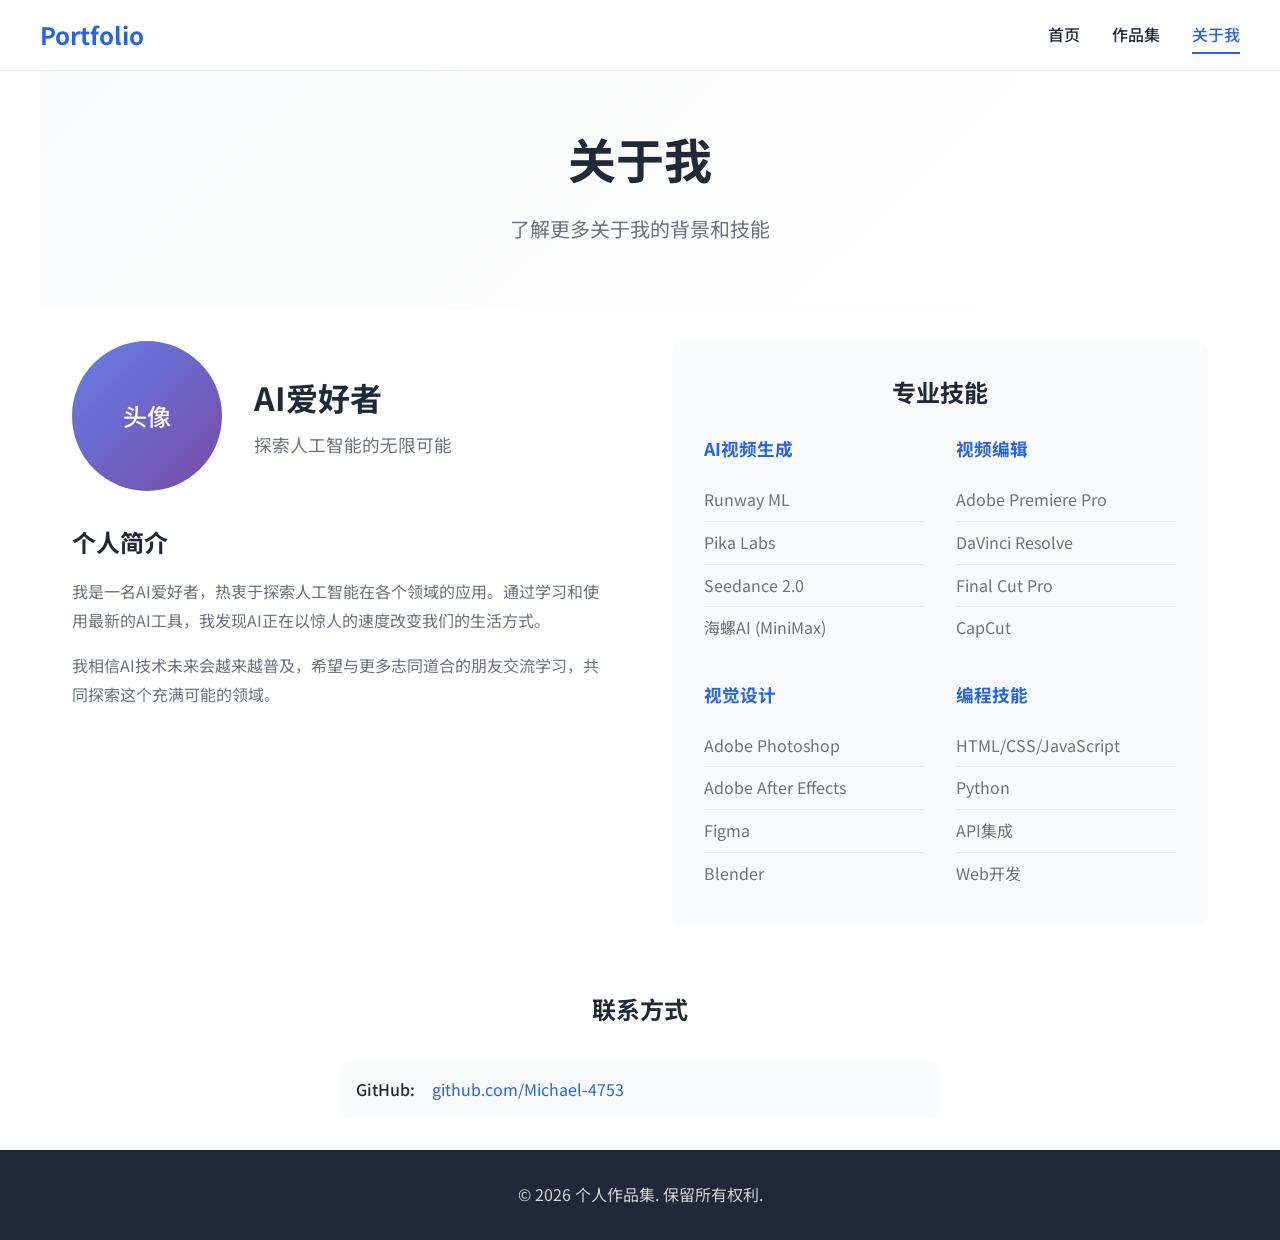
==== commit ad4a2b1a: "更新关于我页面：改为AI爱好者，移除工作经历" ====
--- a/about.html
+++ b/about.html
@@ -3,23 +3,23 @@
 <head>
     <meta charset="UTF-8">
     <meta name="viewport" content="width=device-width, initial-scale=1.0">
-    <meta name="description" content="了解AI视频创作者的背景、技能和工作经历，探索AI在视频创作领域的应用。">
-    <meta name="keywords" content="AI视频创作者, 个人简介, 技能, 视频制作, 创意设计">
-    <meta name="author" content="AI视频创作者">
+    <meta name="description" content="了解AI爱好者的背景和技能，探索人工智能在日常生活中的应用。">
+    <meta name="keywords" content="AI爱好者, 人工智能, 个人简介, 技能, 创意设计">
+    <meta name="author" content="AI爱好者">
     <meta name="robots" content="index, follow">
     
     <!-- Open Graph / Facebook -->
     <meta property="og:type" content="website">
     <meta property="og:url" content="https://michael-4753.github.io/portfolio/about.html">
-    <meta property="og:title" content="关于我 | AI视频创作者">
-    <meta property="og:description" content="了解AI视频创作者的背景、技能和工作经历，探索AI在视频创作领域的应用。">
+    <meta property="og:title" content="关于我 | AI爱好者">
+    <meta property="og:description" content="了解AI爱好者的背景和技能，探索人工智能在日常生活中的应用。">
     <meta property="og:image" content="https://michael-4753.github.io/portfolio/images/about-og.jpg">
     
     <!-- Twitter -->
     <meta property="twitter:card" content="summary_large_image">
     <meta property="twitter:url" content="https://michael-4753.github.io/portfolio/about.html">
-    <meta property="twitter:title" content="关于我 | AI视频创作者">
-    <meta property="twitter:description" content="了解AI视频创作者的背景、技能和工作经历，探索AI在视频创作领域的应用。">
+    <meta property="twitter:title" content="关于我 | AI爱好者">
+    <meta property="twitter:description" content="了解AI爱好者的背景和技能，探索人工智能在日常生活中的应用。">
     <meta property="twitter:image" content="https://michael-4753.github.io/portfolio/images/about-og.jpg">
     
     <title>关于我 | 个人网站</title>
@@ -56,15 +56,15 @@
                         <div class="placeholder-avatar">头像</div>
                     </div>
                     <div class="profile-info">
-                        <h2>AI视频创作者</h2>
-                        <p class="tagline">探索AI驱动的创意视频制作</p>
+                        <h2>AI爱好者</h2>
+                        <p class="tagline">探索人工智能的无限可能</p>
                     </div>
                 </div>
                 
                 <div class="bio">
                     <h3>个人简介</h3>
-                    <p>我是一名专注于AI视频创作的创作者，致力于探索人工智能在视频制作领域的应用。通过结合最新的AI工具和创意设计，我创建出独特而引人入胜的视觉内容。</p>
-                    <p>我相信AI技术正在改变视频创作的方式，让创意表达变得更加 accessible 和高效。我的目标是利用这些工具创造出既美观又富有意义的作品。</p>
+                    <p>我是一名AI爱好者，热衷于探索人工智能在各个领域的应用。通过学习和使用最新的AI工具，我发现AI正在以惊人的速度改变我们的生活方式。</p>
+                    <p>我相信AI技术未来会越来越普及，希望与更多志同道合的朋友交流学习，共同探索这个充满可能的领域。</p>
                 </div>
             </div>
 
@@ -114,35 +114,6 @@
             </div>
         </section>
 
-        <section class="experience">
-            <h3>工作经历</h3>
-            <div class="timeline">
-                <div class="timeline-item">
-                    <div class="timeline-date">2024 - 至今</div>
-                    <div class="timeline-content">
-                        <h4>独立AI视频创作者</h4>
-                        <p>专注于AI视频创作，探索人工智能在视频制作中的应用</p>
-                    </div>
-                </div>
-                
-                <div class="timeline-item">
-                    <div class="timeline-date">2022 - 2024</div>
-                    <div class="timeline-content">
-                        <h4>视频编辑师</h4>
-                        <p>负责视频内容的编辑和后期制作</p>
-                    </div>
-                </div>
-                
-                <div class="timeline-item">
-                    <div class="timeline-date">2020 - 2022</div>
-                    <div class="timeline-content">
-                        <h4>视觉设计师</h4>
-                        <p>创建视觉内容和图形设计</p>
-                    </div>
-                </div>
-            </div>
-        </section>
-
         <section class="contact">
             <h3>联系方式</h3>
             <div class="contact-info">
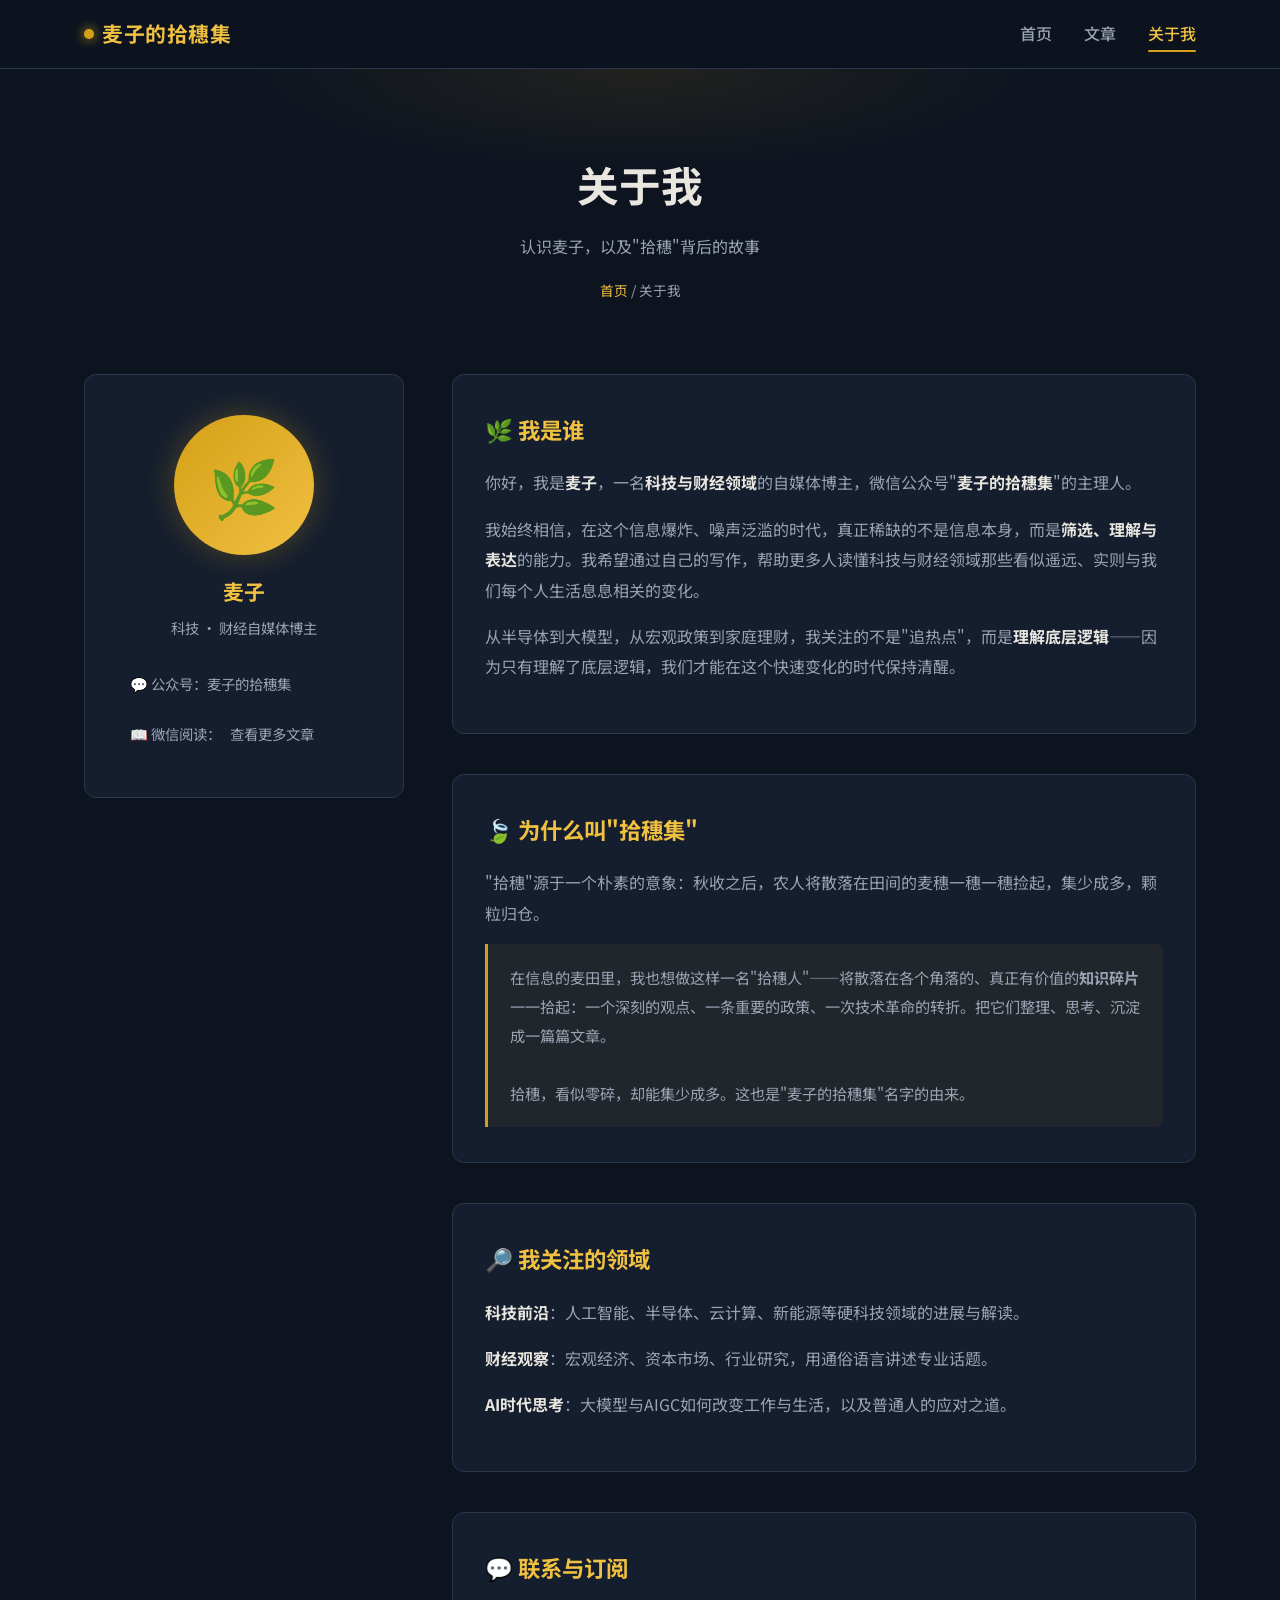
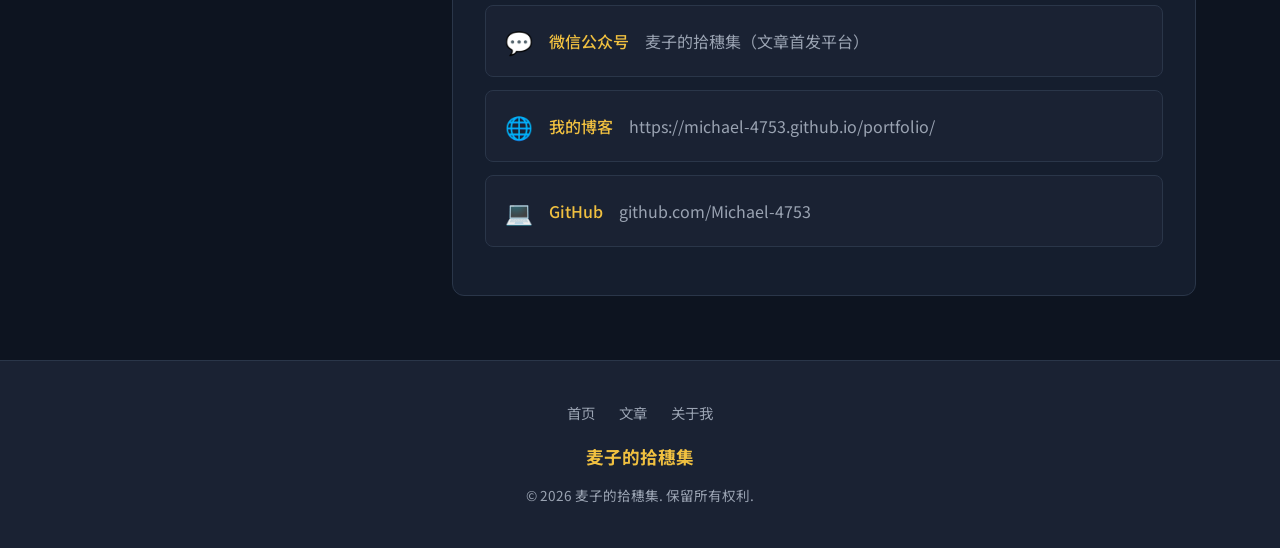
==== commit 1ccd42a5: "网站整体改版：麦子的拾穗集（科技·财经自媒体博主）" ====
--- a/about.html
+++ b/about.html
@@ -3,36 +3,28 @@
 <head>
     <meta charset="UTF-8">
     <meta name="viewport" content="width=device-width, initial-scale=1.0">
-    <meta name="description" content="了解AI爱好者的背景和技能，探索人工智能在日常生活中的应用。">
-    <meta name="keywords" content="AI爱好者, 人工智能, 个人简介, 技能, 创意设计">
-    <meta name="author" content="AI爱好者">
+    <meta name="description" content="麦子，科技与财经领域自媒体博主，微信公众号"麦子的拾穗集"主理人。了解我的创作理念与关注领域。">
+    <meta name="keywords" content="麦子, 麦子的拾穗集, 科技博主, 财经博主, 自媒体, 微信公众号">
+    <meta name="author" content="麦子">
     <meta name="robots" content="index, follow">
-    
+
     <!-- Open Graph / Facebook -->
     <meta property="og:type" content="website">
     <meta property="og:url" content="https://michael-4753.github.io/portfolio/about.html">
-    <meta property="og:title" content="关于我 | AI爱好者">
-    <meta property="og:description" content="了解AI爱好者的背景和技能，探索人工智能在日常生活中的应用。">
-    <meta property="og:image" content="https://michael-4753.github.io/portfolio/images/about-og.jpg">
-    
-    <!-- Twitter -->
-    <meta property="twitter:card" content="summary_large_image">
-    <meta property="twitter:url" content="https://michael-4753.github.io/portfolio/about.html">
-    <meta property="twitter:title" content="关于我 | AI爱好者">
-    <meta property="twitter:description" content="了解AI爱好者的背景和技能，探索人工智能在日常生活中的应用。">
-    <meta property="twitter:image" content="https://michael-4753.github.io/portfolio/images/about-og.jpg">
-    
-    <title>关于我 | 个人网站</title>
+    <meta property="og:title" content="关于我 | 麦子的拾穗集">
+    <meta property="og:description" content="麦子，科技与财经领域自媒体博主，微信公众号"麦子的拾穗集"主理人。">
+
+    <title>关于我 | 麦子的拾穗集</title>
     <link rel="stylesheet" href="css/style.css">
     <link href="https://fonts.googleapis.com/css2?family=Noto+Sans+SC:wght@300;400;500;700&display=swap" rel="stylesheet">
 </head>
 <body>
     <nav class="navbar">
         <div class="nav-container">
-            <a href="index.html" class="logo">Portfolio</a>
+            <a href="index.html" class="logo">麦子的拾穗集</a>
             <ul class="nav-menu">
                 <li><a href="index.html" class="nav-link">首页</a></li>
-                <li><a href="portfolio.html" class="nav-link">作品集</a></li>
+                <li><a href="portfolio.html" class="nav-link">文章</a></li>
                 <li><a href="about.html" class="nav-link active">关于我</a></li>
             </ul>
             <div class="hamburger">
@@ -46,88 +38,80 @@
     <main>
         <section class="page-header">
             <h1>关于我</h1>
-            <p>了解更多关于我的背景和技能</p>
-        </section>
-
-        <section class="about-content">
-            <div class="about-text">
-                <div class="profile-section">
-                    <div class="profile-image">
-                        <div class="placeholder-avatar">头像</div>
-                    </div>
-                    <div class="profile-info">
-                        <h2>AI爱好者</h2>
-                        <p class="tagline">探索人工智能的无限可能</p>
-                    </div>
-                </div>
-                
-                <div class="bio">
-                    <h3>个人简介</h3>
-                    <p>我是一名AI爱好者，热衷于探索人工智能在各个领域的应用。通过学习和使用最新的AI工具，我发现AI正在以惊人的速度改变我们的生活方式。</p>
-                    <p>我相信AI技术未来会越来越普及，希望与更多志同道合的朋友交流学习，共同探索这个充满可能的领域。</p>
-                </div>
-            </div>
-
-            <div class="skills-section">
-                <h3>专业技能</h3>
-                <div class="skills-container">
-                    <div class="skill-category">
-                        <h4>AI视频生成</h4>
-                        <ul class="skill-list">
-                            <li>Runway ML</li>
-                            <li>Pika Labs</li>
-                            <li>Seedance 2.0</li>
-                            <li>海螺AI (MiniMax)</li>
-                        </ul>
-                    </div>
-                    
-                    <div class="skill-category">
-                        <h4>视频编辑</h4>
-                        <ul class="skill-list">
-                            <li>Adobe Premiere Pro</li>
-                            <li>DaVinci Resolve</li>
-                            <li>Final Cut Pro</li>
-                            <li>CapCut</li>
-                        </ul>
-                    </div>
-                    
-                    <div class="skill-category">
-                        <h4>视觉设计</h4>
-                        <ul class="skill-list">
-                            <li>Adobe Photoshop</li>
-                            <li>Adobe After Effects</li>
-                            <li>Figma</li>
-                            <li>Blender</li>
-                        </ul>
-                    </div>
-                    
-                    <div class="skill-category">
-                        <h4>编程技能</h4>
-                        <ul class="skill-list">
-                            <li>HTML/CSS/JavaScript</li>
-                            <li>Python</li>
-                            <li>API集成</li>
-                            <li>Web开发</li>
-                        </ul>
-                    </div>
-                </div>
+            <p>认识麦子，以及"拾穗"背后的故事</p>
+            <div class="breadcrumb">
+                <a href="index.html">首页</a> / 关于我
             </div>
         </section>
 
-        <section class="contact">
-            <h3>联系方式</h3>
-            <div class="contact-info">
-                <div class="contact-item">
-                    <span class="contact-label">GitHub:</span>
-                    <a href="https://github.com/Michael-4753" target="_blank">github.com/Michael-4753</a>
+        <section class="about-section">
+            <div class="about-grid">
+                <aside class="about-sidebar">
+                    <div class="avatar">&#127807;</div>
+                    <h3>麦子</h3>
+                    <p class="role">科技 · 财经自媒体博主</p>
+                    <ul class="sns-list">
+                        <li>&#128172; 公众号：麦子的拾穗集</li>
+                        <li>&#128214; 微信阅读：<a href="#" target="_blank">查看更多文章</a></li>
+                    </ul>
+                </aside>
+
+                <div class="about-main">
+                    <div class="about-block">
+                        <h2>&#127807; 我是谁</h2>
+                        <p>你好，我是<strong>麦子</strong>，一名<strong>科技与财经领域</strong>的自媒体博主，微信公众号"<strong>麦子的拾穗集</strong>"的主理人。</p>
+                        <p>我始终相信，在这个信息爆炸、噪声泛滥的时代，真正稀缺的不是信息本身，而是<strong>筛选、理解与表达</strong>的能力。我希望通过自己的写作，帮助更多人读懂科技与财经领域那些看似遥远、实则与我们每个人生活息息相关的变化。</p>
+                        <p>从半导体到大模型，从宏观政策到家庭理财，我关注的不是"追热点"，而是<strong>理解底层逻辑</strong>——因为只有理解了底层逻辑，我们才能在这个快速变化的时代保持清醒。</p>
+                    </div>
+
+                    <div class="about-block">
+                        <h2>&#127811; 为什么叫"拾穗集"</h2>
+                        <p>"拾穗"源于一个朴素的意象：秋收之后，农人将散落在田间的麦穗一穗一穗捡起，集少成多，颗粒归仓。</p>
+                        <div class="name-story">
+                            在信息的麦田里，我也想做这样一名"拾穗人"——将散落在各个角落的、真正有价值的<strong>知识碎片</strong>一一拾起：一个深刻的观点、一条重要的政策、一次技术革命的转折。把它们整理、思考、沉淀成一篇篇文章。<br><br>
+                            拾穗，看似零碎，却能集少成多。这也是"麦子的拾穗集"名字的由来。
+                        </div>
+                    </div>
+
+                    <div class="about-block">
+                        <h2>&#128270; 我关注的领域</h2>
+                        <p><strong>科技前沿</strong>：人工智能、半导体、云计算、新能源等硬科技领域的进展与解读。</p>
+                        <p><strong>财经观察</strong>：宏观经济、资本市场、行业研究，用通俗语言讲述专业话题。</p>
+                        <p><strong>AI时代思考</strong>：大模型与AIGC如何改变工作与生活，以及普通人的应对之道。</p>
+                    </div>
+
+                    <div class="about-block">
+                        <h2>&#128172; 联系与订阅</h2>
+                        <div class="contact-item">
+                            <span class="contact-icon">&#128172;</span>
+                            <span class="contact-label">微信公众号</span>
+                            <span class="contact-value">麦子的拾穗集（文章首发平台）</span>
+                        </div>
+                        <div class="contact-item">
+                            <span class="contact-icon">&#127760;</span>
+                            <span class="contact-label">我的博客</span>
+                            <span class="contact-value">https://michael-4753.github.io/portfolio/</span>
+                        </div>
+                        <div class="contact-item">
+                            <span class="contact-icon">&#128187;</span>
+                            <span class="contact-label">GitHub</span>
+                            <a class="contact-value" href="https://github.com/Michael-4753" target="_blank">github.com/Michael-4753</a>
+                        </div>
+                    </div>
                 </div>
             </div>
         </section>
     </main>
 
     <footer>
+        <div class="footer-nav">
+            <a href="index.html">首页</a>
+            <a href="portfolio.html">文章</a>
+            <a href="about.html">关于我</a>
+        </div>
+        <div class="footer-logo">麦子的拾穗集</div>
         <div class="footer-content">
-            <p>&copy; 2026 个人作品集. 保留所有权利.</p>
+            <p>&copy; 2026 麦子的拾穗集. 保留所有权利.</p>
         </div>
     </footer>
 
--- a/css/style.css
+++ b/css/style.css
@@ -5,51 +5,79 @@
 }
 
 :root {
-    --primary-color: #2563eb;
-    --secondary-color: #1e40af;
-    --text-color: #1f2937;
-    --text-light: #6b7280;
-    --bg-color: #ffffff;
-    --bg-light: #f9fafb;
-    --border-color: #e5e7eb;
-    --shadow: 0 4px 6px -1px rgba(0, 0, 0, 0.1), 0 2px 4px -1px rgba(0, 0, 0, 0.06);
-    --shadow-lg: 0 10px 15px -3px rgba(0, 0, 0, 0.1), 0 4px 6px -2px rgba(0, 0, 0, 0.05);
+    --primary: #d4a017;
+    --primary-light: #f0c040;
+    --primary-dark: #a8801a;
+    --dark: #111827;
+    --dark-2: #1a2233;
+    --dark-3: #243048;
+    --text: #e8e6df;
+    --text-muted: #9aa3b2;
+    --bg: #0d1420;
+    --bg-card: #151e2e;
+    --border: #2a3649;
+    --accent: #38bdf8;
+    --shadow: 0 4px 20px rgba(0, 0, 0, 0.3);
+    --shadow-lg: 0 12px 32px rgba(0, 0, 0, 0.4);
+    --radius: 12px;
+}
+
+html {
+    scroll-behavior: smooth;
 }
 
 body {
     font-family: 'Noto Sans SC', -apple-system, BlinkMacSystemFont, 'Segoe UI', Roboto, sans-serif;
-    line-height: 1.6;
-    color: var(--text-color);
-    background-color: var(--bg-color);
-}
-
-/* 瀵艰埅鏍忔牱寮?*/
+    line-height: 1.7;
+    color: var(--text);
+    background: var(--bg);
+    min-height: 100vh;
+    display: flex;
+    flex-direction: column;
+}
+
+a {
+    color: inherit;
+    text-decoration: none;
+}
+
+/* 导航栏 */
 .navbar {
-    position: fixed;
+    position: sticky;
     top: 0;
-    left: 0;
-    right: 0;
-    background: rgba(255, 255, 255, 0.95);
-    backdrop-filter: blur(10px);
-    border-bottom: 1px solid var(--border-color);
     z-index: 1000;
-    padding: 0 2rem;
+    background: rgba(13, 20, 32, 0.92);
+    backdrop-filter: blur(12px);
+    border-bottom: 1px solid var(--border);
 }
 
 .nav-container {
-    max-width: 1200px;
+    max-width: 1160px;
     margin: 0 auto;
+    padding: 0 1.5rem;
     display: flex;
     justify-content: space-between;
     align-items: center;
-    height: 70px;
+    height: 68px;
 }
 
 .logo {
-    font-size: 1.5rem;
+    font-size: 1.3rem;
     font-weight: 700;
-    color: var(--primary-color);
-    text-decoration: none;
+    color: var(--primary-light);
+    letter-spacing: 0.5px;
+    display: flex;
+    align-items: center;
+    gap: 0.5rem;
+}
+
+.logo::before {
+    content: '';
+    width: 10px;
+    height: 10px;
+    background: var(--primary);
+    border-radius: 50%;
+    box-shadow: 0 0 12px var(--primary);
 }
 
 .nav-menu {
@@ -59,17 +87,16 @@
 }
 
 .nav-link {
-    text-decoration: none;
-    color: var(--text-color);
+    color: var(--text-muted);
     font-weight: 500;
+    padding: 0.4rem 0;
+    position: relative;
     transition: color 0.3s ease;
-    padding: 0.5rem 0;
-    position: relative;
 }
 
 .nav-link:hover,
 .nav-link.active {
-    color: var(--primary-color);
+    color: var(--primary-light);
 }
 
 .nav-link.active::after {
@@ -79,692 +106,746 @@
     left: 0;
     right: 0;
     height: 2px;
-    background: var(--primary-color);
+    background: var(--primary);
+    border-radius: 2px;
 }
 
 .hamburger {
     display: none;
     flex-direction: column;
+    gap: 5px;
     cursor: pointer;
-    gap: 5px;
+    padding: 0.5rem;
 }
 
 .hamburger span {
-    width: 25px;
-    height: 3px;
-    background: var(--text-color);
+    width: 24px;
+    height: 2px;
+    background: var(--text);
     border-radius: 2px;
     transition: all 0.3s ease;
 }
 
-/* 鑻遍泟鍖哄煙鏍峰紡 */
+/* Hero 区域 */
 .hero {
-    min-height: 100vh;
-    display: flex;
-    align-items: center;
-    padding: 100px 2rem 2rem;
-    max-width: 1200px;
+    position: relative;
+    padding: 5.5rem 1.5rem 5rem;
+    text-align: center;
+    background:
+        radial-gradient(ellipse 60% 55% at 50% 0%, rgba(212, 160, 23, 0.13), transparent 65%),
+        radial-gradient(ellipse 40% 45% at 85% 85%, rgba(56, 189, 248, 0.08), transparent 60%),
+        var(--bg);
+    overflow: hidden;
+}
+
+.hero::after {
+    content: '麦';
+    position: absolute;
+    right: -2rem;
+    bottom: -4rem;
+    font-size: 24rem;
+    font-weight: 800;
+    color: rgba(212, 160, 23, 0.05);
+    pointer-events: none;
+    user-select: none;
+}
+
+.hero-eyebrow {
+    display: inline-block;
+    padding: 0.35rem 1.2rem;
+    border: 1px solid rgba(212, 160, 23, 0.4);
+    border-radius: 30px;
+    color: var(--primary-light);
+    font-size: 0.85rem;
+    letter-spacing: 2px;
+    margin-bottom: 2rem;
+}
+
+.hero h1 {
+    font-size: 3.2rem;
+    font-weight: 700;
+    line-height: 1.25;
+    margin-bottom: 1.2rem;
+    letter-spacing: 1px;
+}
+
+.hero h1 .highlight {
+    background: linear-gradient(120deg, var(--primary-light), #fff3c4);
+    -webkit-background-clip: text;
+    background-clip: text;
+    -webkit-text-fill-color: transparent;
+}
+
+.hero p {
+    font-size: 1.15rem;
+    color: var(--text-muted);
+    max-width: 640px;
+    margin: 0 auto 2.5rem;
+}
+
+.hero-buttons {
+    display: flex;
+    gap: 1rem;
+    justify-content: center;
+    flex-wrap: wrap;
+}
+
+.btn {
+    display: inline-block;
+    padding: 0.85rem 1.8rem;
+    border-radius: 8px;
+    font-weight: 600;
+    font-size: 0.95rem;
+    transition: all 0.3s ease;
+    cursor: pointer;
+    border: 1px solid transparent;
+}
+
+.btn-primary {
+    background: linear-gradient(120deg, var(--primary), var(--primary-light));
+    color: #1a1505;
+}
+
+.btn-primary:hover {
+    transform: translateY(-2px);
+    box-shadow: 0 8px 24px rgba(212, 160, 23, 0.35);
+}
+
+.btn-outline {
+    border-color: var(--border);
+    color: var(--text);
+    background: transparent;
+}
+
+.btn-outline:hover {
+    border-color: var(--primary);
+    color: var(--primary-light);
+}
+
+/* 主题领域 */
+.domains {
+    max-width: 1160px;
     margin: 0 auto;
-    gap: 4rem;
-}
-
-.hero-content {
-    flex: 1;
-}
-
-.hero h1 {
-    font-size: 3.5rem;
-    font-weight: 700;
-    margin-bottom: 1rem;
-    line-height: 1.2;
-}
-
-.hero p {
-    font-size: 1.25rem;
-    color: var(--text-light);
-    margin-bottom: 2rem;
-}
-
-.cta-button {
-    display: inline-block;
-    background: var(--primary-color);
-    color: white;
-    padding: 1rem 2rem;
-    text-decoration: none;
-    border-radius: 8px;
-    font-weight: 500;
-    transition: all 0.3s ease;
-}
-
-.cta-button:hover {
-    background: var(--secondary-color);
-    transform: translateY(-2px);
-    box-shadow: var(--shadow-lg);
-}
-
-.hero-visual {
-    flex: 1;
-    display: flex;
-    justify-content: center;
-    align-items: center;
-}
-
-.video-placeholder {
-    width: 100%;
-    max-width: 500px;
-    aspect-ratio: 16/9;
-    background: linear-gradient(135deg, var(--bg-light), var(--border-color));
-    border-radius: 16px;
-    display: flex;
-    align-items: center;
-    justify-content: center;
-    box-shadow: var(--shadow-lg);
-}
-
-.play-button {
-    width: 80px;
-    height: 80px;
-    background: var(--primary-color);
-    border-radius: 50%;
-    display: flex;
-    align-items: center;
-    justify-content: center;
-    color: white;
-    font-size: 2rem;
-    cursor: pointer;
-    transition: all 0.3s ease;
-}
-
-.play-button:hover {
-    transform: scale(1.1);
-    box-shadow: 0 0 0 10px rgba(37, 99, 235, 0.2);
-}
-
-/* 閫氱敤鍖哄潡鏍峰紡 */
-section {
-    padding: 5rem 2rem;
-    max-width: 1200px;
-    margin: 0 auto;
-}
-
-section h2 {
-    font-size: 2.5rem;
-    font-weight: 700;
+    padding: 3rem 1.5rem;
+}
+
+.section-title {
     text-align: center;
     margin-bottom: 3rem;
-    color: var(--text-color);
-}
-
-/* 绮鹃€変綔鍝佺綉鏍?*/
-.works-grid {
+}
+
+.section-title h2 {
+    font-size: 2rem;
+    font-weight: 700;
+    color: var(--text);
+}
+
+.section-title h2 span {
+    color: var(--primary-light);
+}
+
+.section-title p {
+    color: var(--text-muted);
+    margin-top: 0.6rem;
+}
+
+.domains-grid {
     display: grid;
-    grid-template-columns: repeat(auto-fit, minmax(300px, 1fr));
-    gap: 2rem;
-}
-
-.work-card {
-    background: white;
-    border-radius: 12px;
+    grid-template-columns: repeat(auto-fit, minmax(320px, 1fr));
+    gap: 1.5rem;
+}
+
+.domain-card {
+    background: var(--bg-card);
+    border: 1px solid var(--border);
+    border-radius: var(--radius);
+    padding: 2.2rem 2rem;
+    transition: all 0.3s ease;
+    position: relative;
     overflow: hidden;
-    box-shadow: var(--shadow);
-    transition: all 0.3s ease;
-}
-
-.work-card:hover {
-    transform: translateY(-5px);
-    box-shadow: var(--shadow-lg);
-}
-
-.work-thumbnail {
-    aspect-ratio: 16/9;
-    overflow: hidden;
-}
-
-.placeholder-image {
-    width: 100%;
-    height: 100%;
-    background: linear-gradient(135deg, #667eea 0%, #764ba2 100%);
-    display: flex;
-    align-items: center;
-    justify-content: center;
-    color: white;
-    font-weight: 500;
-    font-size: 1.25rem;
-}
-
-.work-card h3 {
-    padding: 1.5rem 1.5rem 0.5rem;
-    font-size: 1.25rem;
-}
-
-.work-card p {
-    padding: 0 1.5rem 1.5rem;
-    color: var(--text-light);
-}
-
-/* 鎶€鑳界綉鏍?*/
-.skills-grid {
-    display: grid;
-    grid-template-columns: repeat(auto-fit, minmax(250px, 1fr));
-    gap: 2rem;
-}
-
-.skill-item {
-    text-align: center;
-    padding: 2rem;
-    background: var(--bg-light);
-    border-radius: 12px;
-    transition: all 0.3s ease;
-}
-
-.skill-item:hover {
-    transform: translateY(-3px);
-    box-shadow: var(--shadow);
-}
-
-.skill-icon {
-    font-size: 3rem;
-    margin-bottom: 1rem;
-}
-
-.skill-item h3 {
-    margin-bottom: 0.5rem;
-    font-size: 1.25rem;
-}
-
-.skill-item p {
-    color: var(--text-light);
-}
-
-/* 椤甸潰澶撮儴 */
-.page-header {
-    text-align: center;
-    padding: 120px 2rem 4rem;
-    background: linear-gradient(135deg, var(--bg-light), white);
-}
-
-.page-header h1 {
-    font-size: 3rem;
-    margin-bottom: 1rem;
-}
-
-.page-header p {
-    font-size: 1.25rem;
-    color: var(--text-light);
-}
-
-/* 浣滃搧闆嗙瓫閫?*/
-.portfolio-filters {
-    display: flex;
-    justify-content: center;
-    gap: 1rem;
-    padding: 2rem;
-    flex-wrap: wrap;
-}
-
-.filter-btn {
-    padding: 0.75rem 1.5rem;
-    border: 2px solid var(--border-color);
-    background: white;
-    border-radius: 8px;
-    cursor: pointer;
-    font-weight: 500;
-    transition: all 0.3s ease;
-}
-
-.filter-btn:hover,
-.filter-btn.active {
-    border-color: var(--primary-color);
-    color: var(--primary-color);
-    background: rgba(37, 99, 235, 0.05);
-}
-
-/* 浣滃搧闆嗙綉鏍?*/
-.portfolio-grid {
-    display: grid;
-    grid-template-columns: repeat(auto-fit, minmax(350px, 1fr));
-    gap: 2rem;
-    padding: 2rem;
-}
-
-.portfolio-item {
-    background: white;
-    border-radius: 12px;
-    overflow: hidden;
-    box-shadow: var(--shadow);
-    transition: all 0.3s ease;
-}
-
-.portfolio-item:hover {
-    transform: translateY(-5px);
-    box-shadow: var(--shadow-lg);
-}
-
-.portfolio-thumbnail {
-    position: relative;
-    aspect-ratio: 16/9;
-    overflow: hidden;
-}
-
-.overlay {
+}
+
+.domain-card::before {
+    content: '';
     position: absolute;
     top: 0;
     left: 0;
     right: 0;
-    bottom: 0;
-    background: rgba(0, 0, 0, 0.7);
-    display: flex;
-    align-items: center;
-    justify-content: center;
+    height: 3px;
+    background: linear-gradient(90deg, var(--primary), transparent);
     opacity: 0;
     transition: opacity 0.3s ease;
 }
 
-.portfolio-item:hover .overlay {
+.domain-card:hover {
+    transform: translateY(-4px);
+    border-color: rgba(212, 160, 23, 0.5);
+    box-shadow: var(--shadow-lg);
+}
+
+.domain-card:hover::before {
     opacity: 1;
 }
 
-.view-btn {
-    padding: 0.75rem 1.5rem;
-    background: white;
-    border: none;
+.domain-icon {
+    font-size: 2.2rem;
+    margin-bottom: 1rem;
+}
+
+.domain-card h3 {
+    font-size: 1.25rem;
+    margin-bottom: 0.8rem;
+    color: var(--primary-light);
+}
+
+.domain-card p {
+    color: var(--text-muted);
+    font-size: 0.95rem;
+}
+
+.domain-tags {
+    margin-top: 1.2rem;
+    display: flex;
+    flex-wrap: wrap;
+    gap: 0.5rem;
+}
+
+.domain-tags .tag {
+    padding: 0.2rem 0.8rem;
+    background: rgba(212, 160, 23, 0.12);
+    color: var(--primary-light);
+    border-radius: 20px;
+    font-size: 0.75rem;
+    border: 1px solid rgba(212, 160, 23, 0.2);
+}
+
+/* 精选文章 */
+.featured {
+    background: var(--dark-2);
+    padding: 4.5rem 1.5rem;
+}
+
+.featured-inner {
+    max-width: 1160px;
+    margin: 0 auto;
+}
+
+.articles-grid {
+    display: grid;
+    grid-template-columns: repeat(auto-fit, minmax(320px, 1fr));
+    gap: 1.5rem;
+}
+
+.article-card {
+    background: var(--bg-card);
+    border: 1px solid var(--border);
+    border-radius: var(--radius);
+    overflow: hidden;
+    transition: all 0.3s ease;
+    display: flex;
+    flex-direction: column;
+}
+
+.article-card:hover {
+    transform: translateY(-4px);
+    border-color: rgba(212, 160, 23, 0.5);
+    box-shadow: var(--shadow-lg);
+}
+
+.article-cover {
+    position: relative;
+    height: 180px;
+    display: flex;
+    align-items: center;
+    justify-content: center;
+    font-size: 3.5rem;
+    overflow: hidden;
+}
+
+.cover-tech {
+    background: linear-gradient(135deg, #1e3a8a, #0ea5e9);
+}
+
+.cover-finance {
+    background: linear-gradient(135deg, #7c2d12, #f59e0b);
+}
+
+.cover-ai {
+    background: linear-gradient(135deg, #312e81, #a855f7);
+}
+
+.cover-market {
+    background: linear-gradient(135deg, #064e3b, #10b981);
+}
+
+.article-category {
+    position: absolute;
+    top: 1rem;
+    left: 1rem;
+    padding: 0.25rem 0.9rem;
+    border-radius: 20px;
+    font-size: 0.75rem;
+    font-weight: 600;
+    background: rgba(0, 0, 0, 0.55);
+    color: #fff;
+    backdrop-filter: blur(4px);
+}
+
+.article-body {
+    padding: 1.5rem;
+    flex: 1;
+    display: flex;
+    flex-direction: column;
+}
+
+.article-body h3 {
+    font-size: 1.15rem;
+    margin-bottom: 0.6rem;
+    color: var(--text);
+    line-height: 1.45;
+}
+
+.article-body p {
+    color: var(--text-muted);
+    font-size: 0.9rem;
+    flex: 1;
+    margin-bottom: 1rem;
+}
+
+.article-meta {
+    display: flex;
+    justify-content: space-between;
+    align-items: center;
+    font-size: 0.8rem;
+    color: var(--text-muted);
+}
+
+.article-date {
+    display: flex;
+    align-items: center;
+    gap: 0.4rem;
+}
+
+.article-link {
+    color: var(--primary-light);
+    font-weight: 500;
+    transition: color 0.3s ease;
+}
+
+.article-link:hover {
+    color: #fff3c4;
+}
+
+/* 关注公众号 */
+.follow {
+    max-width: 1160px;
+    margin: 0 auto;
+    padding: 4.5rem 1.5rem;
+}
+
+.follow-panel {
+    background: linear-gradient(135deg, var(--dark-3), var(--dark-2));
+    border: 1px solid var(--border);
+    border-radius: 20px;
+    padding: 3rem 2.5rem;
+    display: flex;
+    align-items: center;
+    gap: 3rem;
+    flex-wrap: wrap;
+}
+
+.follow-text {
+    flex: 1;
+    min-width: 280px;
+}
+
+.follow-text h2 {
+    font-size: 1.8rem;
+    margin-bottom: 1rem;
+    color: var(--primary-light);
+}
+
+.follow-text p {
+    color: var(--text-muted);
+    margin-bottom: 0.5rem;
+}
+
+.follow-name {
+    display: inline-flex;
+    align-items: center;
+    gap: 0.5rem;
+    margin-top: 1.2rem;
+    padding: 0.6rem 1.4rem;
+    background: rgba(212, 160, 23, 0.12);
+    border: 1px dashed rgba(212, 160, 23, 0.4);
     border-radius: 8px;
+    color: var(--primary-light);
+    font-weight: 500;
+}
+
+.qr-box {
+    width: 160px;
+    aspect-ratio: 1;
+    background: #fff;
+    border-radius: 12px;
+    display: flex;
+    align-items: center;
+    justify-content: center;
+    color: #333;
+    font-size: 0.85rem;
+    font-weight: 600;
+    flex-direction: column;
+    gap: 0.5rem;
+    box-shadow: var(--shadow-lg);
+}
+
+.qr-placeholder {
+    font-size: 2.5rem;
+}
+
+/* 页面头部 */
+.page-header {
+    padding: 5rem 1.5rem 2.5rem;
+    text-align: center;
+    background:
+        radial-gradient(ellipse 50% 60% at 50% 0%, rgba(212, 160, 23, 0.1), transparent 65%),
+        var(--bg);
+}
+
+.page-header h1 {
+    font-size: 2.6rem;
+    font-weight: 700;
+    margin-bottom: 0.8rem;
+}
+
+.page-header p {
+    color: var(--text-muted);
+}
+
+.breadcrumb {
+    margin-top: 1.2rem;
+    font-size: 0.85rem;
+    color: var(--text-muted);
+}
+
+.breadcrumb a {
+    color: var(--primary-light);
+}
+
+.breadcrumb a:hover {
+    text-decoration: underline;
+}
+
+/* 文章筛选 */
+.article-filters {
+    max-width: 1160px;
+    margin: 0 auto;
+    padding: 2rem 1.5rem 1rem;
+    display: flex;
+    justify-content: center;
+    gap: 0.8rem;
+    flex-wrap: wrap;
+}
+
+.filter-btn {
+    padding: 0.6rem 1.4rem;
+    border: 1px solid var(--border);
+    background: var(--bg-card);
+    color: var(--text-muted);
+    border-radius: 30px;
     cursor: pointer;
     font-weight: 500;
+    font-size: 0.9rem;
     transition: all 0.3s ease;
-}
-
-.view-btn:hover {
-    background: var(--primary-color);
-    color: white;
-}
-
-.portfolio-info {
+    font-family: inherit;
+}
+
+.filter-btn:hover,
+.filter-btn.active {
+    border-color: var(--primary);
+    color: var(--primary-light);
+    background: rgba(212, 160, 23, 0.1);
+}
+
+/* 文章网格 */
+.portfolio-grid {
+    max-width: 1160px;
+    margin: 0 auto;
     padding: 1.5rem;
-}
-
-.portfolio-info h3 {
-    margin-bottom: 0.5rem;
-    font-size: 1.25rem;
-}
-
-.portfolio-info p {
-    color: var(--text-light);
-}
-
-/* AI瑙嗛鐢熸垚鍣ㄦ牱寮?*/
-.ai-video-generator {
-    background: var(--bg-light);
-    border-radius: 16px;
-    padding: 3rem;
-    margin: 2rem;
-}
-
-.generator-container {
     display: grid;
-    grid-template-columns: 1fr 1fr;
-    gap: 2rem;
-    margin-top: 2rem;
-}
-
-.generator-input {
+    grid-template-columns: repeat(auto-fill, minmax(340px, 1fr));
+    gap: 1.5rem;
+}
+
+.portfolio-item {
+    background: var(--bg-card);
+    border: 1px solid var(--border);
+    border-radius: var(--radius);
+    overflow: hidden;
+    transition: all 0.3s ease;
     display: flex;
     flex-direction: column;
+}
+
+.portfolio-item:hover {
+    transform: translateY(-4px);
+    border-color: rgba(212, 160, 23, 0.5);
+    box-shadow: var(--shadow-lg);
+}
+
+.portfolio-cover {
+    position: relative;
+    height: 190px;
+    display: flex;
+    align-items: center;
+    justify-content: center;
+    font-size: 3.5rem;
+}
+
+.portfolio-body {
+    padding: 1.5rem;
+    flex: 1;
+    display: flex;
+    flex-direction: column;
+}
+
+.portfolio-body h3 {
+    font-size: 1.15rem;
+    margin-bottom: 0.6rem;
+    line-height: 1.45;
+}
+
+.portfolio-body p {
+    color: var(--text-muted);
+    font-size: 0.9rem;
+    flex: 1;
+    margin-bottom: 1rem;
+}
+
+.portfolio-meta {
+    display: flex;
+    justify-content: space-between;
+    align-items: center;
+    font-size: 0.8rem;
+    color: var(--text-muted);
+}
+
+/* 关于页面 */
+.about-section {
+    max-width: 1160px;
+    margin: 0 auto;
+    padding: 2rem 1.5rem 4rem;
+}
+
+.about-grid {
+    display: grid;
+    grid-template-columns: 320px 1fr;
+    gap: 3rem;
+}
+
+.about-sidebar {
+    display: flex;
+    flex-direction: column;
+    align-items: center;
+    text-align: center;
+    padding: 2.5rem 2rem;
+    background: var(--bg-card);
+    border: 1px solid var(--border);
+    border-radius: var(--radius);
+    align-self: start;
+}
+
+.avatar {
+    width: 140px;
+    height: 140px;
+    border-radius: 50%;
+    background: linear-gradient(135deg, var(--primary), var(--primary-light));
+    display: flex;
+    align-items: center;
+    justify-content: center;
+    font-size: 3.5rem;
+    margin-bottom: 1.2rem;
+    box-shadow: 0 0 30px rgba(212, 160, 23, 0.3);
+}
+
+.about-sidebar h3 {
+    font-size: 1.3rem;
+    color: var(--primary-light);
+    margin-bottom: 0.4rem;
+}
+
+.about-sidebar .role {
+    color: var(--text-muted);
+    font-size: 0.9rem;
+    margin-bottom: 1rem;
+}
+
+.sns-list {
+    list-style: none;
+    width: 100%;
+}
+
+.sns-list li {
+    display: flex;
+    align-items: center;
+    gap: 0.6rem;
+    padding: 0.6rem 0.8rem;
+    border-radius: 8px;
+    color: var(--text-muted);
+    font-size: 0.9rem;
+    margin-top: 0.4rem;
+    transition: all 0.3s ease;
+}
+
+.sns-list li:hover {
+    background: rgba(212, 160, 23, 0.08);
+    color: var(--primary-light);
+}
+
+.about-main {
+    display: flex;
+    flex-direction: column;
+    gap: 2.5rem;
+}
+
+.about-block {
+    background: var(--bg-card);
+    border: 1px solid var(--border);
+    border-radius: var(--radius);
+    padding: 2.2rem 2rem;
+}
+
+.about-block h2 {
+    font-size: 1.4rem;
+    margin-bottom: 1.2rem;
+    color: var(--primary-light);
+    display: flex;
+    align-items: center;
+    gap: 0.6rem;
+}
+
+.about-block p {
+    color: var(--text-muted);
+    margin-bottom: 1rem;
+    line-height: 1.9;
+}
+
+.about-block p strong {
+    color: var(--text);
+}
+
+.name-story {
+    background: rgba(212, 160, 23, 0.06);
+    border-left: 3px solid var(--primary);
+    padding: 1.2rem 1.4rem;
+    border-radius: 0 8px 8px 0;
+    margin-top: 0.5rem;
+    color: var(--text-muted);
+    font-size: 0.95rem;
+    line-height: 1.9;
+}
+
+.contact-item {
+    display: flex;
+    align-items: center;
     gap: 1rem;
-}
-
-#video-prompt {
-    width: 100%;
-    height: 150px;
-    padding: 1rem;
-    border: 2px solid var(--border-color);
+    padding: 1rem 1.2rem;
+    background: var(--dark-2);
+    border: 1px solid var(--border);
     border-radius: 8px;
-    font-family: inherit;
-    font-size: 1rem;
-    resize: vertical;
-}
-
-#video-prompt:focus {
-    outline: none;
-    border-color: var(--primary-color);
-}
-
-.generator-options {
-    display: flex;
-    gap: 1rem;
+    margin-bottom: 0.8rem;
+}
+
+.contact-icon {
+    font-size: 1.4rem;
+}
+
+.contact-item .contact-label {
+    color: var(--primary-light);
+    font-weight: 500;
+}
+
+.contact-item .contact-value {
+    color: var(--text-muted);
+}
+
+/* 页脚 */
+footer {
+    margin-top: auto;
+    background: var(--dark-2);
+    border-top: 1px solid var(--border);
+    padding: 2.5rem 1.5rem;
+    text-align: center;
+}
+
+.footer-logo {
+    font-size: 1.1rem;
+    font-weight: 700;
+    color: var(--primary-light);
+    margin-bottom: 0.8rem;
+}
+
+.footer-content p {
+    color: var(--text-muted);
+    font-size: 0.85rem;
+}
+
+/* 页脚导航 */
+.footer-nav {
+    display: flex;
+    justify-content: center;
+    gap: 1.5rem;
+    margin-bottom: 1rem;
     flex-wrap: wrap;
 }
 
-.generator-options select {
-    flex: 1;
-    min-width: 120px;
-    padding: 0.75rem;
-    border: 2px solid var(--border-color);
-    border-radius: 8px;
-    font-family: inherit;
-    font-size: 1rem;
-    background: white;
-    cursor: pointer;
-}
-
-.generate-button {
-    flex: 1;
-    min-width: 150px;
-    padding: 0.75rem 1.5rem;
-    background: var(--primary-color);
-    color: white;
-    border: none;
-    border-radius: 8px;
-    font-weight: 500;
-    cursor: pointer;
-    transition: all 0.3s ease;
-}
-
-.generate-button:hover {
-    background: var(--secondary-color);
-}
-
-.generate-button:disabled {
-    background: var(--text-light);
-    cursor: not-allowed;
-}
-
-.generator-output {
-    display: flex;
-    flex-direction: column;
-    gap: 1rem;
-}
-
-.video-preview {
-    aspect-ratio: 16/9;
-    background: white;
-    border-radius: 8px;
-    display: flex;
-    align-items: center;
-    justify-content: center;
-    border: 2px dashed var(--border-color);
-    color: var(--text-light);
-}
-
-.generation-status {
-    display: none;
-}
-
-.progress-bar {
-    height: 8px;
-    background: var(--border-color);
-    border-radius: 4px;
-    overflow: hidden;
-    margin-bottom: 0.5rem;
-}
-
-.progress-fill {
-    height: 100%;
-    background: var(--primary-color);
-    width: 0%;
-    transition: width 0.3s ease;
-}
-
-.status-text {
-    text-align: center;
-    color: var(--text-light);
-    font-size: 0.875rem;
-}
-
-/* 鍏充簬椤甸潰鏍峰紡 */
-.about-content {
-    display: grid;
-    grid-template-columns: 1fr 1fr;
-    gap: 4rem;
-    padding: 2rem;
-}
-
-.profile-section {
-    display: flex;
-    align-items: center;
-    gap: 2rem;
-    margin-bottom: 2rem;
-}
-
-.placeholder-avatar {
-    width: 150px;
-    height: 150px;
-    background: linear-gradient(135deg, #667eea 0%, #764ba2 100%);
-    border-radius: 50%;
-    display: flex;
-    align-items: center;
-    justify-content: center;
-    color: white;
-    font-weight: 500;
-    font-size: 1.5rem;
-}
-
-.profile-info h2 {
-    font-size: 2rem;
-    margin-bottom: 0.5rem;
-    text-align: left;
-}
-
-.tagline {
-    color: var(--text-light);
-    font-size: 1.1rem;
-}
-
-.bio h3 {
-    font-size: 1.5rem;
-    margin-bottom: 1rem;
-    color: var(--text-color);
-}
-
-.bio p {
-    margin-bottom: 1rem;
-    color: var(--text-light);
-    line-height: 1.8;
-}
-
-/* 鎶€鑳介儴鍒嗘牱寮?*/
-.skills-section {
-    background: var(--bg-light);
-    padding: 2rem;
-    border-radius: 12px;
-}
-
-.skills-section h3 {
-    font-size: 1.5rem;
-    margin-bottom: 1.5rem;
-    text-align: center;
-}
-
-.skills-container {
-    display: grid;
-    grid-template-columns: repeat(2, 1fr);
-    gap: 2rem;
-}
-
-.skill-category h4 {
-    font-size: 1.1rem;
-    margin-bottom: 1rem;
-    color: var(--primary-color);
-}
-
-.skill-list {
-    list-style: none;
-}
-
-.skill-list li {
-    padding: 0.5rem 0;
-    border-bottom: 1px solid var(--border-color);
-    color: var(--text-light);
-}
-
-.skill-list li:last-child {
-    border-bottom: none;
-}
-
-/* 鏃堕棿绾挎牱寮?*/
-.experience {
-    padding: 2rem;
-}
-
-.experience h3 {
-    font-size: 1.5rem;
-    margin-bottom: 2rem;
-    text-align: center;
-}
-
-.timeline {
-    position: relative;
-    max-width: 800px;
-    margin: 0 auto;
-}
-
-.timeline::before {
-    content: '';
-    position: absolute;
-    left: 0;
-    top: 0;
-    bottom: 0;
-    width: 2px;
-    background: var(--border-color);
-}
-
-.timeline-item {
-    position: relative;
-    padding-left: 2rem;
-    margin-bottom: 2rem;
-}
-
-.timeline-item::before {
-    content: '';
-    position: absolute;
-    left: -6px;
-    top: 5px;
-    width: 14px;
-    height: 14px;
-    background: var(--primary-color);
-    border-radius: 50%;
-    border: 3px solid white;
-}
-
-.timeline-date {
-    font-weight: 500;
-    color: var(--primary-color);
-    margin-bottom: 0.5rem;
-}
-
-.timeline-content h4 {
-    font-size: 1.1rem;
-    margin-bottom: 0.5rem;
-}
-
-.timeline-content p {
-    color: var(--text-light);
-}
-
-/* 鑱旂郴鏂瑰紡鏍峰紡 */
-.contact {
-    padding: 2rem;
-}
-
-.contact h3 {
-    font-size: 1.5rem;
-    margin-bottom: 2rem;
-    text-align: center;
-}
-
-.contact-info {
-    max-width: 600px;
-    margin: 0 auto;
-    display: flex;
-    flex-direction: column;
-    gap: 1rem;
-}
-
-.contact-item {
-    display: flex;
-    align-items: center;
-    gap: 1rem;
-    padding: 1rem;
-    background: var(--bg-light);
-    border-radius: 8px;
-}
-
-.contact-label {
-    font-weight: 500;
-    min-width: 60px;
-}
-
-.contact-item a {
-    color: var(--primary-color);
-    text-decoration: none;
-}
-
-.contact-item a:hover {
-    text-decoration: underline;
-}
-
-/* 椤佃剼鏍峰紡 */
-footer {
-    background: var(--text-color);
-    color: white;
-    padding: 2rem;
-    text-align: center;
-    margin-top: auto;
-}
-
-.footer-content p {
-    opacity: 0.8;
-}
-
-/* 鍝嶅簲寮忚璁?*/
+.footer-nav a {
+    color: var(--text-muted);
+    font-size: 0.9rem;
+    transition: color 0.3s ease;
+}
+
+.footer-nav a:hover {
+    color: var(--primary-light);
+}
+
+/* 响应式 */
 @media (max-width: 768px) {
     .nav-menu {
         position: fixed;
-        top: 70px;
+        top: 68px;
         left: 0;
         right: 0;
-        background: white;
+        background: var(--dark-2);
         flex-direction: column;
-        padding: 2rem;
+        padding: 1.5rem 2rem;
         gap: 1rem;
-        border-bottom: 1px solid var(--border-color);
-        transform: translateY(-100%);
-        opacity: 0;
-        visibility: hidden;
-        transition: all 0.3s ease;
+        border-bottom: 1px solid var(--border);
+        transform: translateX(-100%);
+        transition: transform 0.3s ease;
+        z-index: 999;
     }
 
     .nav-menu.active {
-        transform: translateY(0);
-        opacity: 1;
-        visibility: visible;
+        transform: translateX(0);
     }
 
     .hamburger {
         display: flex;
     }
 
-    .hero {
+    .hero h1 {
+        font-size: 2.2rem;
+    }
+
+    .about-grid {
+        grid-template-columns: 1fr;
+    }
+
+    .follow-panel {
         flex-direction: column;
         text-align: center;
-        padding-top: 120px;
-    }
-
-    .hero h1 {
-        font-size: 2.5rem;
-    }
-
-    .generator-container {
-        grid-template-columns: 1fr;
-    }
-
-    .about-content {
-        grid-template-columns: 1fr;
-        gap: 2rem;
-    }
-
-    .skills-container {
-        grid-template-columns: 1fr;
+        padding: 2.5rem 1.5rem;
     }
 
     .portfolio-grid {
@@ -774,14 +855,11 @@
 
 @media (max-width: 480px) {
     .hero h1 {
-        font-size: 2rem;
+        font-size: 1.9rem;
     }
 
-    section h2 {
-        font-size: 2rem;
-    }
-
+    .section-title h2,
     .page-header h1 {
-        font-size: 2.5rem;
+        font-size: 1.9rem;
     }
 }
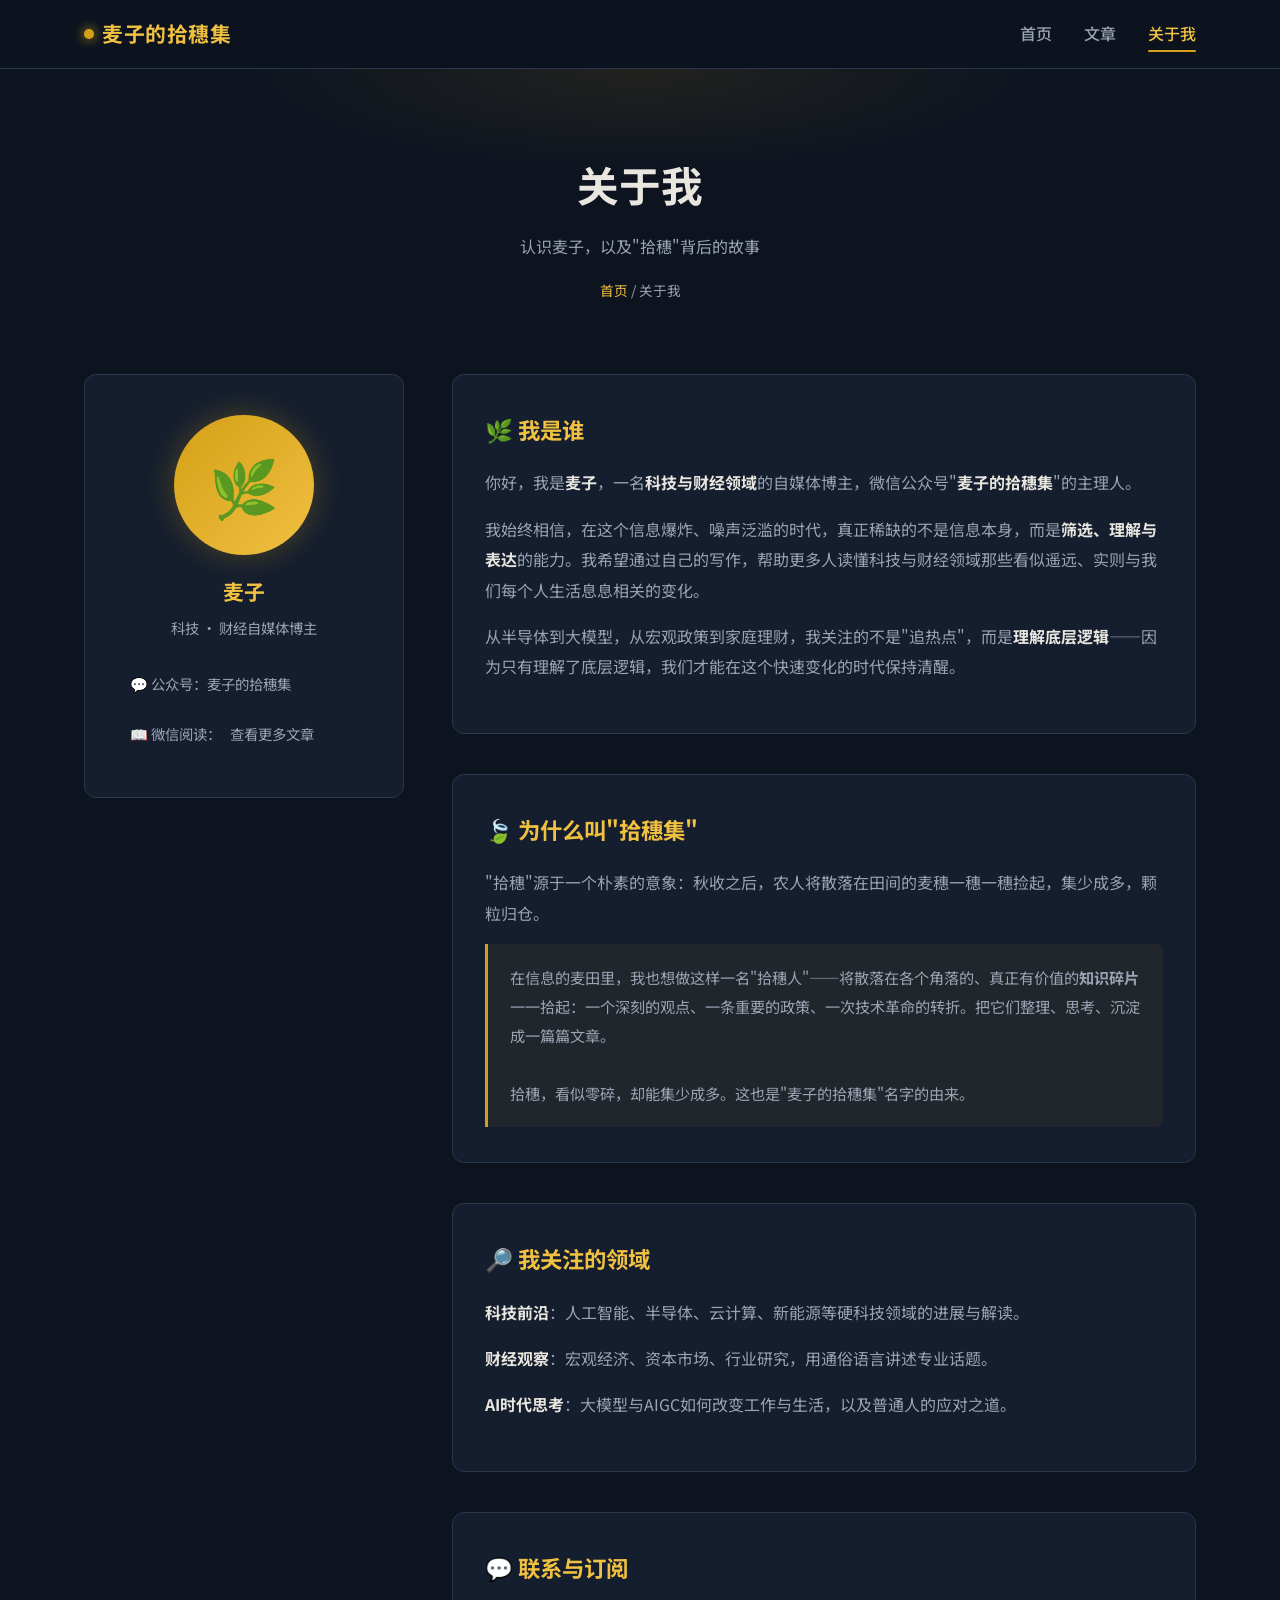
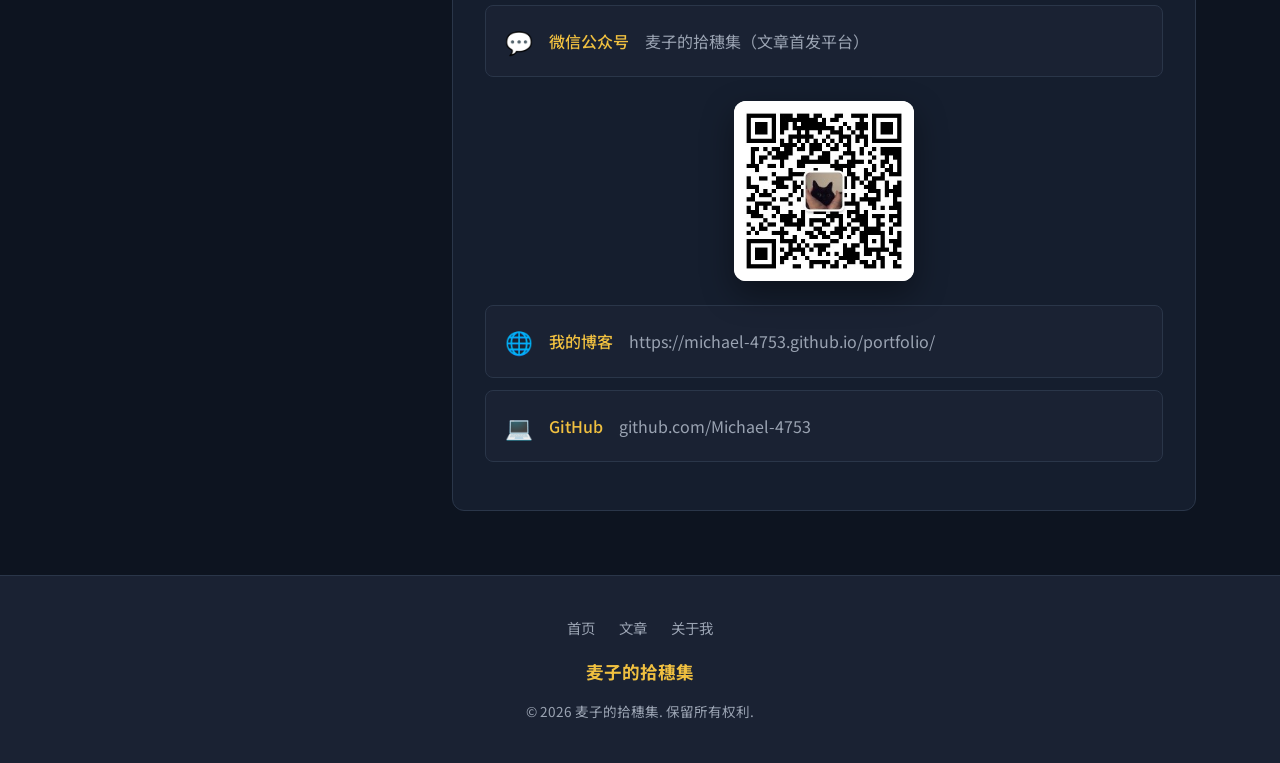
==== commit 5d69dfd9: "更新：替换文章为占位内容，添加公众号二维码" ====
--- a/about.html
+++ b/about.html
@@ -87,6 +87,11 @@
                             <span class="contact-label">微信公众号</span>
                             <span class="contact-value">麦子的拾穗集（文章首发平台）</span>
                         </div>
+                        <div style="display:flex; justify-content:center; margin: 1.5rem 0;">
+                            <div class="qr-box" style="width:180px;">
+                                <img src="images/qr-wechat.jpg" alt="微信公众号二维码" style="width:100%; height:100%; border-radius:12px; object-fit:cover;">
+                            </div>
+                        </div>
                         <div class="contact-item">
                             <span class="contact-icon">&#127760;</span>
                             <span class="contact-label">我的博客</span>
